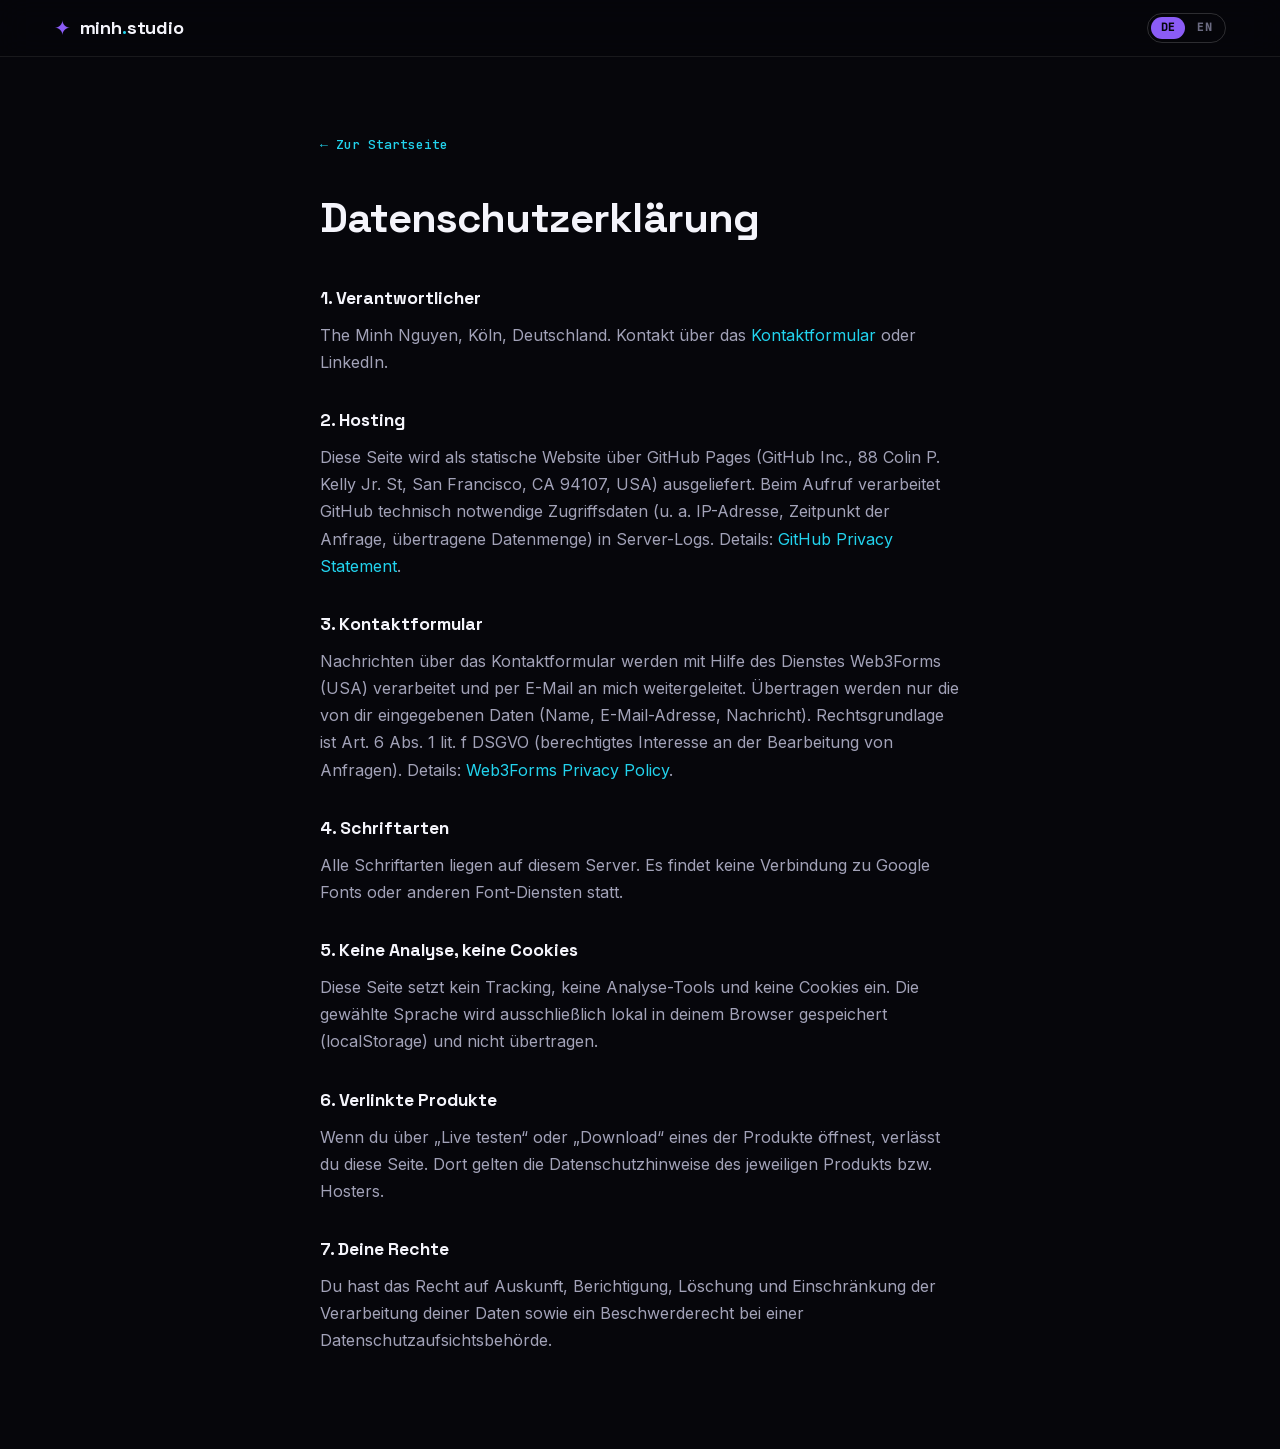
==== datenschutz/index.html @ e21a3cad "Hero persönlicher: Porträt, Claim, CV-Link; Impressum & Datenschutz; Fonts selbst gehostet - Hero mi" ====
<!DOCTYPE html>
<html lang="de">
<head>
  <meta charset="UTF-8" />
  <meta name="viewport" content="width=device-width, initial-scale=1.0" />
  <title>Datenschutz · The Minh Nguyen</title>
  <meta name="robots" content="noindex" />
  <meta name="theme-color" content="#06060b" />
  <link rel="stylesheet" href="../assets/fonts/fonts.css" />
  <link rel="stylesheet" href="../css/styles.css" />
  <link rel="icon" href="data:image/svg+xml,<svg xmlns='http://www.w3.org/2000/svg' viewBox='0 0 100 100'><text y='.9em' font-size='90'>✦</text></svg>" />
</head>
<body class="legal-page" data-title-de="Datenschutz" data-title-en="Privacy policy">
  <header class="nav scrolled">
    <a class="nav-brand" href="../">
      <span class="nav-mark">✦</span>
      <span>minh<span class="nav-dot">.</span>studio</span>
    </a>
    <nav class="nav-links">
      <button class="lang-toggle" id="lang-toggle" type="button" aria-label="Sprache wechseln / Switch language">
        <span class="lang-opt active" data-lang="de">DE</span>
        <span class="lang-opt" data-lang="en">EN</span>
      </button>
    </nav>
  </header>

  <main class="legal">
    <a class="legal-back" href="../"><span data-only="de">← Zur Startseite</span><span data-only="en">← Back to home</span></a>

    <div data-only="de">
      <h1>Datenschutzerklärung</h1>

      <h2>1. Verantwortlicher</h2>
      <p>The Minh Nguyen, Köln, Deutschland. Kontakt über das <a href="../#kontakt">Kontaktformular</a> oder LinkedIn.</p>

      <h2>2. Hosting</h2>
      <p>
        Diese Seite wird als statische Website über GitHub Pages (GitHub Inc., 88 Colin P. Kelly Jr. St,
        San Francisco, CA 94107, USA) ausgeliefert. Beim Aufruf verarbeitet GitHub technisch notwendige
        Zugriffsdaten (u.&nbsp;a. IP-Adresse, Zeitpunkt der Anfrage, übertragene Datenmenge) in Server-Logs.
        Details: <a href="https://docs.github.com/en/site-policy/privacy-policies/github-general-privacy-statement" target="_blank" rel="noopener">GitHub Privacy Statement</a>.
      </p>

      <h2>3. Kontaktformular</h2>
      <p>
        Nachrichten über das Kontaktformular werden mit Hilfe des Dienstes Web3Forms (USA) verarbeitet und
        per E-Mail an mich weitergeleitet. Übertragen werden nur die von dir eingegebenen Daten (Name,
        E-Mail-Adresse, Nachricht). Rechtsgrundlage ist Art. 6 Abs. 1 lit. f DSGVO (berechtigtes Interesse
        an der Bearbeitung von Anfragen). Details: <a href="https://web3forms.com/privacy" target="_blank" rel="noopener">Web3Forms Privacy Policy</a>.
      </p>

      <h2>4. Schriftarten</h2>
      <p>Alle Schriftarten liegen auf diesem Server. Es findet keine Verbindung zu Google Fonts oder anderen Font-Diensten statt.</p>

      <h2>5. Keine Analyse, keine Cookies</h2>
      <p>
        Diese Seite setzt kein Tracking, keine Analyse-Tools und keine Cookies ein. Die gewählte Sprache
        wird ausschließlich lokal in deinem Browser gespeichert (localStorage) und nicht übertragen.
      </p>

      <h2>6. Verlinkte Produkte</h2>
      <p>
        Wenn du über „Live testen“ oder „Download“ eines der Produkte öffnest, verlässt du diese Seite.
        Dort gelten die Datenschutzhinweise des jeweiligen Produkts bzw. Hosters.
      </p>

      <h2>7. Deine Rechte</h2>
      <p>
        Du hast das Recht auf Auskunft, Berichtigung, Löschung und Einschränkung der Verarbeitung deiner
        Daten sowie ein Beschwerderecht bei einer Datenschutzaufsichtsbehörde.
      </p>
    </div>

    <div data-only="en">
      <h1>Privacy policy</h1>

      <h2>1. Controller</h2>
      <p>The Minh Nguyen, Cologne, Germany. Contact via the <a href="../#kontakt">contact form</a> or LinkedIn.</p>

      <h2>2. Hosting</h2>
      <p>
        This site is served as a static website via GitHub Pages (GitHub Inc., 88 Colin P. Kelly Jr. St,
        San Francisco, CA 94107, USA). GitHub processes technically necessary access data (e.g. IP address,
        time of request, data volume) in server logs.
        Details: <a href="https://docs.github.com/en/site-policy/privacy-policies/github-general-privacy-statement" target="_blank" rel="noopener">GitHub Privacy Statement</a>.
      </p>

      <h2>3. Contact form</h2>
      <p>
        Messages sent via the contact form are processed using Web3Forms (USA) and forwarded to me by email.
        Only the data you enter (name, email address, message) is transmitted. Legal basis is Art. 6 (1) (f)
        GDPR (legitimate interest in handling inquiries).
        Details: <a href="https://web3forms.com/privacy" target="_blank" rel="noopener">Web3Forms Privacy Policy</a>.
      </p>

      <h2>4. Fonts</h2>
      <p>All fonts are hosted on this server. No connection is made to Google Fonts or any other font service.</p>

      <h2>5. No analytics, no cookies</h2>
      <p>
        This site uses no tracking, no analytics tools and no cookies. Your chosen language is stored
        locally in your browser only (localStorage) and never transmitted.
      </p>

      <h2>6. Linked products</h2>
      <p>
        When you open one of the products via “Try it live” or “Download”, you leave this site.
        The privacy notices of the respective product or host apply there.
      </p>

      <h2>7. Your rights</h2>
      <p>
        You have the right to access, rectify, erase and restrict processing of your data, as well as the
        right to lodge a complaint with a data protection authority.
      </p>
    </div>
  </main>

  <script src="../js/legal.js"></script>
</body>
</html>
---- assets/fonts/fonts.css ----
/* Selbst gehostete Google Fonts (SIL Open Font License) – kein Abruf von Google-Servern. Nur latin + latin-ext. */
/* latin-ext */
@font-face {
  font-family: 'Inter';
  font-style: normal;
  font-weight: 400;
  font-display: swap;
  src: url(inter-latin-ext.woff2) format('woff2');
  unicode-range: U+0100-02BA, U+02BD-02C5, U+02C7-02CC, U+02CE-02D7, U+02DD-02FF, U+0304, U+0308, U+0329, U+1D00-1DBF, U+1E00-1E9F, U+1EF2-1EFF, U+2020, U+20A0-20AB, U+20AD-20C4, U+2113, U+2C60-2C7F, U+A720-A7FF;
}
/* latin */
@font-face {
  font-family: 'Inter';
  font-style: normal;
  font-weight: 400;
  font-display: swap;
  src: url(inter-latin.woff2) format('woff2');
  unicode-range: U+0000-00FF, U+0131, U+0152-0153, U+02BB-02BC, U+02C6, U+02DA, U+02DC, U+0304, U+0308, U+0329, U+2000-206F, U+20AC, U+2122, U+2191, U+2193, U+2212, U+2215, U+FEFF, U+FFFD;
}
/* latin-ext */
@font-face {
  font-family: 'Inter';
  font-style: normal;
  font-weight: 500;
  font-display: swap;
  src: url(inter-latin-ext.woff2) format('woff2');
  unicode-range: U+0100-02BA, U+02BD-02C5, U+02C7-02CC, U+02CE-02D7, U+02DD-02FF, U+0304, U+0308, U+0329, U+1D00-1DBF, U+1E00-1E9F, U+1EF2-1EFF, U+2020, U+20A0-20AB, U+20AD-20C4, U+2113, U+2C60-2C7F, U+A720-A7FF;
}
/* latin */
@font-face {
  font-family: 'Inter';
  font-style: normal;
  font-weight: 500;
  font-display: swap;
  src: url(inter-latin.woff2) format('woff2');
  unicode-range: U+0000-00FF, U+0131, U+0152-0153, U+02BB-02BC, U+02C6, U+02DA, U+02DC, U+0304, U+0308, U+0329, U+2000-206F, U+20AC, U+2122, U+2191, U+2193, U+2212, U+2215, U+FEFF, U+FFFD;
}
/* latin-ext */
@font-face {
  font-family: 'Inter';
  font-style: normal;
  font-weight: 600;
  font-display: swap;
  src: url(inter-latin-ext.woff2) format('woff2');
  unicode-range: U+0100-02BA, U+02BD-02C5, U+02C7-02CC, U+02CE-02D7, U+02DD-02FF, U+0304, U+0308, U+0329, U+1D00-1DBF, U+1E00-1E9F, U+1EF2-1EFF, U+2020, U+20A0-20AB, U+20AD-20C4, U+2113, U+2C60-2C7F, U+A720-A7FF;
}
/* latin */
@font-face {
  font-family: 'Inter';
  font-style: normal;
  font-weight: 600;
  font-display: swap;
  src: url(inter-latin.woff2) format('woff2');
  unicode-range: U+0000-00FF, U+0131, U+0152-0153, U+02BB-02BC, U+02C6, U+02DA, U+02DC, U+0304, U+0308, U+0329, U+2000-206F, U+20AC, U+2122, U+2191, U+2193, U+2212, U+2215, U+FEFF, U+FFFD;
}
/* latin-ext */
@font-face {
  font-family: 'JetBrains Mono';
  font-style: normal;
  font-weight: 500;
  font-display: swap;
  src: url(jetbrains-mono-latin-ext.woff2) format('woff2');
  unicode-range: U+0100-02BA, U+02BD-02C5, U+02C7-02CC, U+02CE-02D7, U+02DD-02FF, U+0304, U+0308, U+0329, U+1D00-1DBF, U+1E00-1E9F, U+1EF2-1EFF, U+2020, U+20A0-20AB, U+20AD-20C4, U+2113, U+2C60-2C7F, U+A720-A7FF;
}
/* latin */
@font-face {
  font-family: 'JetBrains Mono';
  font-style: normal;
  font-weight: 500;
  font-display: swap;
  src: url(jetbrains-mono-latin.woff2) format('woff2');
  unicode-range: U+0000-00FF, U+0131, U+0152-0153, U+02BB-02BC, U+02C6, U+02DA, U+02DC, U+0304, U+0308, U+0329, U+2000-206F, U+20AC, U+2122, U+2191, U+2193, U+2212, U+2215, U+FEFF, U+FFFD;
}
/* latin-ext */
@font-face {
  font-family: 'Space Grotesk';
  font-style: normal;
  font-weight: 400;
  font-display: swap;
  src: url(space-grotesk-latin-ext.woff2) format('woff2');
  unicode-range: U+0100-02BA, U+02BD-02C5, U+02C7-02CC, U+02CE-02D7, U+02DD-02FF, U+0304, U+0308, U+0329, U+1D00-1DBF, U+1E00-1E9F, U+1EF2-1EFF, U+2020, U+20A0-20AB, U+20AD-20C4, U+2113, U+2C60-2C7F, U+A720-A7FF;
}
/* latin */
@font-face {
  font-family: 'Space Grotesk';
  font-style: normal;
  font-weight: 400;
  font-display: swap;
  src: url(space-grotesk-latin.woff2) format('woff2');
  unicode-range: U+0000-00FF, U+0131, U+0152-0153, U+02BB-02BC, U+02C6, U+02DA, U+02DC, U+0304, U+0308, U+0329, U+2000-206F, U+20AC, U+2122, U+2191, U+2193, U+2212, U+2215, U+FEFF, U+FFFD;
}
/* latin-ext */
@font-face {
  font-family: 'Space Grotesk';
  font-style: normal;
  font-weight: 500;
  font-display: swap;
  src: url(space-grotesk-latin-ext.woff2) format('woff2');
  unicode-range: U+0100-02BA, U+02BD-02C5, U+02C7-02CC, U+02CE-02D7, U+02DD-02FF, U+0304, U+0308, U+0329, U+1D00-1DBF, U+1E00-1E9F, U+1EF2-1EFF, U+2020, U+20A0-20AB, U+20AD-20C4, U+2113, U+2C60-2C7F, U+A720-A7FF;
}
/* latin */
@font-face {
  font-family: 'Space Grotesk';
  font-style: normal;
  font-weight: 500;
  font-display: swap;
  src: url(space-grotesk-latin.woff2) format('woff2');
  unicode-range: U+0000-00FF, U+0131, U+0152-0153, U+02BB-02BC, U+02C6, U+02DA, U+02DC, U+0304, U+0308, U+0329, U+2000-206F, U+20AC, U+2122, U+2191, U+2193, U+2212, U+2215, U+FEFF, U+FFFD;
}
/* latin-ext */
@font-face {
  font-family: 'Space Grotesk';
  font-style: normal;
  font-weight: 600;
  font-display: swap;
  src: url(space-grotesk-latin-ext.woff2) format('woff2');
  unicode-range: U+0100-02BA, U+02BD-02C5, U+02C7-02CC, U+02CE-02D7, U+02DD-02FF, U+0304, U+0308, U+0329, U+1D00-1DBF, U+1E00-1E9F, U+1EF2-1EFF, U+2020, U+20A0-20AB, U+20AD-20C4, U+2113, U+2C60-2C7F, U+A720-A7FF;
}
/* latin */
@font-face {
  font-family: 'Space Grotesk';
  font-style: normal;
  font-weight: 600;
  font-display: swap;
  src: url(space-grotesk-latin.woff2) format('woff2');
  unicode-range: U+0000-00FF, U+0131, U+0152-0153, U+02BB-02BC, U+02C6, U+02DA, U+02DC, U+0304, U+0308, U+0329, U+2000-206F, U+20AC, U+2122, U+2191, U+2193, U+2212, U+2215, U+FEFF, U+FFFD;
}
/* latin-ext */
@font-face {
  font-family: 'Space Grotesk';
  font-style: normal;
  font-weight: 700;
  font-display: swap;
  src: url(space-grotesk-latin-ext.woff2) format('woff2');
  unicode-range: U+0100-02BA, U+02BD-02C5, U+02C7-02CC, U+02CE-02D7, U+02DD-02FF, U+0304, U+0308, U+0329, U+1D00-1DBF, U+1E00-1E9F, U+1EF2-1EFF, U+2020, U+20A0-20AB, U+20AD-20C4, U+2113, U+2C60-2C7F, U+A720-A7FF;
}
/* latin */
@font-face {
  font-family: 'Space Grotesk';
  font-style: normal;
  font-weight: 700;
  font-display: swap;
  src: url(space-grotesk-latin.woff2) format('woff2');
  unicode-range: U+0000-00FF, U+0131, U+0152-0153, U+02BB-02BC, U+02C6, U+02DA, U+02DC, U+0304, U+0308, U+0329, U+2000-206F, U+20AC, U+2122, U+2191, U+2193, U+2212, U+2215, U+FEFF, U+FFFD;
}
---- css/styles.css ----
/* ============================================================
   minh.studio — Produkt-Showcase
   Design: dark, futuristisch, Glow & Gradient-Mesh
   ============================================================ */

:root {
  --bg: #06060b;
  --bg-soft: #0c0c16;
  --surface: rgba(255, 255, 255, 0.03);
  --surface-2: rgba(255, 255, 255, 0.05);
  --border: rgba(255, 255, 255, 0.08);
  --border-strong: rgba(255, 255, 255, 0.16);
  --text: #f4f4fb;
  --text-dim: #a2a2b8;
  --text-faint: #6b6b82;
  --accent: #8b5cf6;
  --accent-2: #22d3ee;
  --radius: 22px;
  --radius-sm: 13px;
  --maxw: 1200px;
  --ease: cubic-bezier(0.22, 1, 0.36, 1);
  --font-display: "Space Grotesk", system-ui, sans-serif;
  --font-body: "Inter", system-ui, sans-serif;
  --font-mono: "JetBrains Mono", ui-monospace, monospace;
}

* { margin: 0; padding: 0; box-sizing: border-box; }

html { scroll-behavior: smooth; scroll-padding-top: 90px; }

body {
  font-family: var(--font-body);
  background: var(--bg);
  color: var(--text);
  line-height: 1.6;
  overflow-x: hidden;
  -webkit-font-smoothing: antialiased;
  text-rendering: optimizeLegibility;
}

a { color: inherit; text-decoration: none; }
em { font-style: normal; color: var(--text); background: linear-gradient(120deg, var(--accent), var(--accent-2)); -webkit-background-clip: text; background-clip: text; -webkit-text-fill-color: transparent; }

::selection { background: rgba(139, 92, 246, 0.4); color: #fff; }

/* Sichtbarer Fokusring für Tastatur-Nutzer (nur bei Keyboard-Fokus) */
:focus-visible {
  outline: 2px solid var(--accent-2);
  outline-offset: 3px;
  border-radius: 4px;
}
/* Fokus nur per Maus/Touch nicht anzeigen */
:focus:not(:focus-visible) { outline: none; }

/* Nur für Screenreader sichtbar (visuell versteckt) */
.sr-only {
  position: absolute !important;
  width: 1px; height: 1px;
  padding: 0; margin: -1px;
  overflow: hidden;
  clip: rect(0, 0, 0, 0);
  white-space: nowrap; border: 0;
}

/* Skip-Link: springt beim ersten Tab zum Inhalt */
.skip-link {
  position: fixed;
  top: 10px; left: 50%;
  transform: translate(-50%, -140%);
  z-index: 200;
  padding: 10px 18px;
  border-radius: 999px;
  background: var(--accent);
  color: #fff; font-weight: 600; font-size: 0.9rem;
  transition: transform 0.2s var(--ease);
}
.skip-link:focus-visible { transform: translate(-50%, 0); outline-offset: 4px; }

/* ---------- Cursor Glow ---------- */
.cursor-glow {
  position: fixed;
  top: 0; left: 0;
  width: 480px; height: 480px;
  border-radius: 50%;
  background: radial-gradient(circle, rgba(139, 92, 246, 0.14), transparent 62%);
  transform: translate(-50%, -50%);
  pointer-events: none;
  z-index: 1;
  transition: opacity 0.4s ease;
  will-change: transform;
}
@media (hover: none) { .cursor-glow { display: none; } }

/* ---------- Animierter Hintergrund ---------- */
.bg-field {
  position: fixed;
  inset: 0;
  z-index: 0;
  overflow: hidden;
  pointer-events: none;
}
.blob {
  position: absolute;
  border-radius: 50%;
  filter: blur(90px);
  opacity: 0.5;
  will-change: transform;
}
.blob-1 { width: 46vw; height: 46vw; left: -8vw; top: -6vw; background: radial-gradient(circle, #6d28d9, transparent 70%); animation: drift1 22s var(--ease) infinite; }
.blob-2 { width: 40vw; height: 40vw; right: -6vw; top: 12vh; background: radial-gradient(circle, #0891b2, transparent 70%); animation: drift2 26s var(--ease) infinite; }
.blob-3 { width: 38vw; height: 38vw; left: 26vw; bottom: -14vw; background: radial-gradient(circle, #db2777, transparent 70%); opacity: 0.35; animation: drift3 30s var(--ease) infinite; }

@keyframes drift1 { 0%,100% { transform: translate(0,0) scale(1); } 50% { transform: translate(8vw,6vh) scale(1.15); } }
@keyframes drift2 { 0%,100% { transform: translate(0,0) scale(1); } 50% { transform: translate(-7vw,10vh) scale(0.9); } }
@keyframes drift3 { 0%,100% { transform: translate(0,0) scale(1); } 50% { transform: translate(6vw,-8vh) scale(1.1); } }

.grid-overlay {
  position: absolute;
  inset: 0;
  background-image:
    linear-gradient(rgba(255,255,255,0.03) 1px, transparent 1px),
    linear-gradient(90deg, rgba(255,255,255,0.03) 1px, transparent 1px);
  background-size: 54px 54px;
  mask-image: radial-gradient(ellipse 80% 60% at 50% 30%, #000 40%, transparent 100%);
  -webkit-mask-image: radial-gradient(ellipse 80% 60% at 50% 30%, #000 40%, transparent 100%);
}

/* ---------- Layout-Helfer ---------- */
section { position: relative; z-index: 2; }

.section-kicker {
  font-family: var(--font-mono);
  font-size: 0.82rem;
  letter-spacing: 0.06em;
  color: var(--accent-2);
  text-transform: uppercase;
}
.section-head { max-width: 720px; margin: 0 auto 48px; text-align: center; }
.section-title {
  font-family: var(--font-display);
  font-weight: 700;
  font-size: clamp(1.9rem, 4vw, 3rem);
  line-height: 1.08;
  letter-spacing: -0.02em;
  margin: 14px 0 16px;
}
.section-lead { color: var(--text-dim); font-size: 1.05rem; }

/* ---------- Navigation ---------- */
.nav {
  position: fixed;
  top: 0; left: 0; right: 0;
  z-index: 50;
  display: flex;
  align-items: center;
  justify-content: space-between;
  padding: 18px clamp(18px, 5vw, 54px);
  transition: padding 0.4s var(--ease), background 0.4s ease, border-color 0.4s ease;
  border-bottom: 1px solid transparent;
}
.nav.scrolled {
  padding-top: 12px; padding-bottom: 12px;
  background: rgba(6, 6, 11, 0.72);
  backdrop-filter: blur(16px);
  -webkit-backdrop-filter: blur(16px);
  border-bottom: 1px solid var(--border);
}
.nav-brand {
  font-family: var(--font-display);
  font-weight: 700;
  font-size: 1.14rem;
  display: flex; align-items: center; gap: 9px;
  letter-spacing: -0.01em;
}
.nav-mark { color: var(--accent); font-size: 1.1em; }
.nav-dot { color: var(--accent-2); }
.nav-links { display: flex; align-items: center; gap: clamp(14px, 2.4vw, 32px); }
.nav-links a { font-size: 0.95rem; color: var(--text-dim); transition: color 0.25s ease; }
.nav-links a:hover { color: var(--text); }
.nav-cta {
  padding: 8px 16px;
  border: 1px solid var(--border-strong);
  border-radius: 999px;
  color: var(--text) !important;
  transition: all 0.25s ease;
}
.nav-cta:hover { background: var(--surface-2); border-color: var(--accent); }
@media (max-width: 640px) { .nav-links a:not(.nav-cta) { display: none; } }

.lang-toggle {
  display: flex;
  align-items: center;
  gap: 2px;
  padding: 3px;
  border: 1px solid var(--border-strong);
  border-radius: 999px;
  background: transparent;
  cursor: pointer;
  font-family: var(--font-mono);
  line-height: 1;
}
.lang-toggle:hover { border-color: var(--accent); }
.lang-opt {
  padding: 5px 10px;
  border-radius: 999px;
  font-size: 0.7rem;
  font-weight: 600;
  letter-spacing: 0.03em;
  color: var(--text-faint);
  transition: background 0.25s ease, color 0.25s ease;
}
.lang-opt.active { background: var(--accent); color: var(--bg); }
.lang-toggle:hover .lang-opt:not(.active) { color: var(--text-dim); }

/* ---------- Buttons ---------- */
.btn {
  display: inline-flex;
  align-items: center;
  gap: 9px;
  padding: 13px 24px;
  border-radius: 999px;
  font-weight: 600;
  font-size: 0.98rem;
  cursor: pointer;
  border: 1px solid transparent;
  transition: transform 0.25s var(--ease), box-shadow 0.3s ease, background 0.3s ease, border-color 0.3s ease;
  will-change: transform;
}
.btn-primary {
  background: linear-gradient(120deg, var(--accent), #6d28d9);
  color: #fff;
  box-shadow: 0 8px 30px -8px rgba(139, 92, 246, 0.7);
}
.btn-primary:hover { transform: translateY(-3px); box-shadow: 0 16px 44px -10px rgba(139, 92, 246, 0.85); }
.btn-ghost {
  background: var(--surface);
  border-color: var(--border-strong);
  color: var(--text);
}
.btn-ghost:hover { background: var(--surface-2); border-color: var(--accent); transform: translateY(-3px); }
.btn-arrow { transition: transform 0.3s var(--ease); }
.btn-primary:hover .btn-arrow { transform: translateY(3px); }

/* ---------- Hero ---------- */
.hero {
  min-height: 100vh;
  min-height: 100svh; /* mobile: echte sichtbare Höhe ohne Browser-Leisten */
  display: flex;
  align-items: center;
  justify-content: center;
  padding: 120px clamp(18px, 5vw, 40px) 80px;
  text-align: center;
}
.hero-inner { max-width: 900px; }
.hero-me {
  position: relative;
  display: inline-block;
  margin-bottom: 18px;
  border-radius: 50%;
  transition: transform 0.35s var(--ease);
}
.hero-me:hover { transform: translateY(-3px) rotate(-2deg); }
.hero-avatar {
  display: block;
  width: 104px; height: 104px;
  border-radius: 50%;
  object-fit: cover;
  border: 2px solid var(--border-strong);
  box-shadow: 0 0 0 6px rgba(139, 92, 246, 0.12), 0 18px 50px -14px rgba(139, 92, 246, 0.7);
}
.hero-avatar-mark {
  position: absolute;
  right: -4px; bottom: -2px;
  display: grid; place-items: center;
  width: 34px; height: 34px;
  border-radius: 11px;
  background: linear-gradient(120deg, var(--accent), #6d28d9);
  color: #fff;
  font-size: 1rem;
  box-shadow: 0 6px 18px -4px rgba(139, 92, 246, 0.8);
}
.hero-name {
  font-family: var(--font-display);
  font-size: clamp(1.1rem, 2.2vw, 1.35rem);
  color: var(--text-dim);
  margin-bottom: 14px;
}
.hero-title {
  font-family: var(--font-display);
  font-weight: 700;
  font-size: clamp(2.5rem, 7vw, 5.2rem);
  line-height: 1.02;
  letter-spacing: -0.03em;
  margin-bottom: 24px;
}
.grad-text {
  background: linear-gradient(110deg, var(--accent) 10%, var(--accent-2) 55%, #f472b6 90%);
  background-size: 200% auto;
  -webkit-background-clip: text;
  background-clip: text;
  -webkit-text-fill-color: transparent;
  animation: shine 6s linear infinite;
}
@keyframes shine { to { background-position: 200% center; } }
.hero-sub {
  font-size: clamp(1.02rem, 2vw, 1.24rem);
  color: var(--text-dim);
  max-width: 640px;
  margin: 0 auto 38px;
}
.hero-actions { display: flex; gap: 14px; justify-content: center; flex-wrap: wrap; margin-bottom: 58px; }

.hero-stats {
  display: inline-flex;
  align-items: center;
  gap: clamp(16px, 3vw, 40px);
  padding: 22px 34px;
  border: 1px solid var(--border);
  border-radius: var(--radius);
  background: var(--surface);
  backdrop-filter: blur(10px);
  -webkit-backdrop-filter: blur(10px);
  flex-wrap: wrap;
  justify-content: center;
}
.stat { display: flex; flex-direction: column; align-items: center; }
.stat-num {
  font-family: var(--font-display);
  font-weight: 700;
  font-size: clamp(1.7rem, 3.5vw, 2.4rem);
  line-height: 1;
  background: linear-gradient(120deg, #fff, var(--text-dim));
  -webkit-background-clip: text; background-clip: text; -webkit-text-fill-color: transparent;
}
.stat-label { font-size: 0.8rem; color: var(--text-faint); margin-top: 6px; letter-spacing: 0.02em; }
.stat-sep { width: 1px; height: 34px; background: var(--border); }
@media (max-width: 520px) { .stat-sep { display: none; } }

.scroll-hint {
  position: absolute;
  bottom: 28px; left: 50%;
  transform: translateX(-50%);
  width: 26px; height: 42px;
  border: 2px solid var(--border-strong);
  border-radius: 14px;
  display: flex; justify-content: center;
  padding-top: 8px;
}
.scroll-hint span {
  width: 4px; height: 8px; border-radius: 2px;
  background: var(--accent-2);
  animation: scrolldot 1.8s var(--ease) infinite;
}
@keyframes scrolldot { 0% { opacity: 0; transform: translateY(0); } 40% { opacity: 1; } 80% { opacity: 0; transform: translateY(12px); } }

/* ---------- Tech-Ticker ---------- */
.ticker {
  position: relative; z-index: 2;
  overflow: hidden;
  border-top: 1px solid var(--border);
  border-bottom: 1px solid var(--border);
  background: rgba(255, 255, 255, 0.015);
  padding: 16px 0;
  mask-image: linear-gradient(90deg, transparent, #000 12%, #000 88%, transparent);
  -webkit-mask-image: linear-gradient(90deg, transparent, #000 12%, #000 88%, transparent);
}
.ticker-track { display: flex; gap: 44px; width: max-content; animation: scrollx 34s linear infinite; }
.ticker:hover .ticker-track { animation-play-state: paused; }
.ticker-item {
  font-family: var(--font-mono);
  font-size: 0.92rem;
  color: var(--text-faint);
  white-space: nowrap;
  display: flex; align-items: center; gap: 44px;
}
.ticker-item::after { content: "✦"; color: var(--accent); opacity: 0.5; }
@keyframes scrollx { to { transform: translateX(-50%); } }

/* ---------- Produkte ---------- */
.products { padding: clamp(70px, 10vw, 120px) clamp(18px, 5vw, 40px); max-width: var(--maxw); margin: 0 auto; }

.filters {
  display: flex; flex-wrap: wrap; gap: 10px;
  justify-content: center;
  margin-bottom: 44px;
}
.filter-chip {
  padding: 9px 18px;
  border: 1px solid var(--border);
  border-radius: 999px;
  background: var(--surface);
  color: var(--text-dim);
  font-size: 0.9rem;
  font-weight: 500;
  cursor: pointer;
  transition: all 0.25s var(--ease);
}
.filter-chip:hover { color: var(--text); border-color: var(--border-strong); }
.filter-chip.active {
  background: linear-gradient(120deg, var(--accent), #6d28d9);
  color: #fff; border-color: transparent;
  box-shadow: 0 6px 20px -8px rgba(139, 92, 246, 0.8);
}

.grid {
  display: grid;
  grid-template-columns: repeat(6, 1fr);
  gap: 22px;
}

/* Karten */
.card {
  position: relative;
  grid-column: span 3;
  border: 1px solid var(--border);
  border-radius: var(--radius);
  background: linear-gradient(180deg, rgba(255,255,255,0.045), rgba(255,255,255,0.015));
  overflow: hidden;
  display: flex;
  flex-direction: column;
  min-height: 420px;
  transition: transform 0.4s var(--ease), border-color 0.4s ease, box-shadow 0.4s ease, opacity 0.4s ease;
  will-change: transform;
}
.card.featured { grid-column: span 6; }
.card.featured .card-body { flex-direction: row; }
.card.hide { display: none; }
/* Einzelne übrig gebliebene Karte in der letzten Reihe füllt die volle Breite */
.card.span-full { grid-column: span 6; }
.card.span-full .card-body { flex-direction: row; }
.card:hover { border-color: var(--card-accent, var(--accent)); box-shadow: 0 30px 60px -30px var(--card-glow, rgba(139,92,246,0.5)); }

.card-accent-line {
  position: absolute; top: 0; left: 0; right: 0; height: 3px;
  background: linear-gradient(90deg, var(--card-accent), var(--card-accent-2));
  opacity: 0.9;
  z-index: 3;
}

/* Vorschau-Bühne */
.card-stage {
  position: relative;
  aspect-ratio: 16 / 10;
  overflow: hidden;
  background:
    radial-gradient(120% 120% at 50% 0%, color-mix(in srgb, var(--card-accent) 26%, transparent), transparent 60%),
    var(--bg-soft);
  border-bottom: 1px solid var(--border);
  display: flex; align-items: center; justify-content: center;
}
.card.featured .card-stage,
.card.span-full .card-stage {
  aspect-ratio: auto;
  flex: 1 1 52%;
  border-bottom: none;
  border-right: 1px solid var(--border);
  min-height: 340px;
}
@media (max-width: 760px) {
  .card.featured .card-body,
  .card.span-full .card-body { flex-direction: column; }
  .card.featured .card-stage,
  .card.span-full .card-stage { border-right: none; border-bottom: 1px solid var(--border); flex-basis: auto; }
}

.card-body { display: flex; flex-direction: column; flex: 1; }
.card-content { padding: 22px 24px 24px; display: flex; flex-direction: column; gap: 12px; flex: 1; }
.card.featured .card-content,
.card.span-full .card-content { justify-content: center; flex: 1 1 48%; padding: clamp(24px, 4vw, 44px); }

.card-top { display: flex; align-items: center; gap: 12px; }
.card-emoji {
  width: 44px; height: 44px; flex: none;
  display: grid; place-items: center;
  font-size: 1.5rem;
  border-radius: 12px;
  background: color-mix(in srgb, var(--card-accent) 18%, var(--bg-soft));
  border: 1px solid color-mix(in srgb, var(--card-accent) 30%, transparent);
}
.card-name { font-family: var(--font-display); font-weight: 700; font-size: 1.28rem; letter-spacing: -0.01em; }
.card.featured .card-name,
.card.span-full .card-name { font-size: clamp(1.5rem, 3vw, 2.1rem); }
.card-cat { font-family: var(--font-mono); font-size: 0.72rem; color: var(--text-faint); text-transform: uppercase; letter-spacing: 0.05em; }

.card-tagline { font-weight: 600; color: var(--text); font-size: 1.02rem; }
.card.featured .card-tagline,
.card.span-full .card-tagline { font-size: 1.2rem; }
.card-desc { color: var(--text-dim); font-size: 0.94rem; }

.card-tags { display: flex; flex-wrap: wrap; gap: 7px; margin-top: 2px; }
.tag {
  font-family: var(--font-mono);
  font-size: 0.72rem;
  padding: 4px 9px;
  border-radius: 7px;
  background: var(--surface-2);
  border: 1px solid var(--border);
  color: var(--text-dim);
}

.card-actions { display: flex; gap: 10px; margin-top: auto; padding-top: 6px; flex-wrap: wrap; align-items: center; }
.card-btn {
  display: inline-flex; align-items: center; gap: 7px;
  padding: 10px 16px;
  border-radius: 10px;
  font-size: 0.88rem;
  font-weight: 600;
  cursor: pointer;
  border: 1px solid var(--border-strong);
  background: var(--surface);
  color: var(--text);
  transition: all 0.25s ease;
}
.card-btn:hover { transform: translateY(-2px); }
.card-btn.primary {
  background: linear-gradient(120deg, var(--card-accent), var(--card-accent-2));
  border-color: transparent; color: #fff;
}
.card-btn.primary:hover { box-shadow: 0 10px 26px -10px var(--card-accent); }

/* Hinweis "Konto nötig" an der Karte */
.need-account {
  font-family: var(--font-mono);
  font-size: 0.72rem;
  color: var(--text-faint);
  display: inline-flex; align-items: center; gap: 4px;
}

/* Status-Badge */
.card-status {
  position: absolute; top: 14px; right: 14px; z-index: 4;
  display: inline-flex; align-items: center; gap: 6px;
  padding: 6px 11px;
  border-radius: 999px;
  font-size: 0.72rem;
  font-weight: 600;
  font-family: var(--font-mono);
  background: rgba(6, 6, 11, 0.7);
  backdrop-filter: blur(8px);
  border: 1px solid var(--border);
}
.card-status .dot { width: 7px; height: 7px; border-radius: 50%; }

/* Live: pulsierender grüner Punkt (App wirklich erreichbar) */
.status-live { color: #4ade80; }
.status-live .dot { background: #22c55e; box-shadow: 0 0 8px #22c55e; animation: pulse-live 2s infinite; }

/* Download: ruhiger blauer Punkt */
.status-download { color: #7dd3fc; }
.status-download .dot { background: #38bdf8; box-shadow: 0 0 8px #38bdf8; }

/* Auf Anfrage: gedämpfter, statischer Punkt (nicht live) */
.status-soon { color: var(--text-dim); }
.status-soon .dot { background: var(--text-faint); }

@keyframes pulse-live { 50% { opacity: 0.5; } }

/* Live-Vorschau-Overlay auf der Bühne */
.stage-preview-btn {
  position: absolute; z-index: 3;
  inset: 0;
  display: flex; align-items: center; justify-content: center;
  gap: 8px;
  opacity: 0;
  background: rgba(6,6,11,0.45);
  backdrop-filter: blur(2px);
  color: #fff; font-weight: 600; font-size: 0.9rem;
  cursor: pointer;
  transition: opacity 0.3s ease;
  border: none;
}
.card-stage:hover .stage-preview-btn { opacity: 1; }
.stage-preview-btn .play {
  width: 40px; height: 40px; border-radius: 50%;
  display: grid; place-items: center;
  background: linear-gradient(120deg, var(--card-accent), var(--card-accent-2));
  box-shadow: 0 8px 26px -6px var(--card-accent);
}

/* ============================================================
   Individuelle Mockups pro Produkt (CSS-Art, kein externes Bild)
   ============================================================ */
.mock { width: 78%; max-width: 340px; }
.card.featured .mock,
.card.span-full .mock { width: 66%; }

/* Fenster-Rahmen (Basis für App-Mockups) */
.mock-window {
  border-radius: 14px;
  overflow: hidden;
  border: 1px solid var(--border-strong);
  background: #0b0b14;
  box-shadow: 0 24px 50px -20px rgba(0,0,0,0.8);
}
.mock-bar { display: flex; gap: 6px; padding: 9px 12px; background: rgba(255,255,255,0.04); border-bottom: 1px solid var(--border); }
.mock-bar i { width: 9px; height: 9px; border-radius: 50%; background: var(--border-strong); }
.mock-bar i:nth-child(1) { background: #ff5f57; }
.mock-bar i:nth-child(2) { background: #febc2e; }
.mock-bar i:nth-child(3) { background: #28c840; }
.mock-screen { padding: 14px; }

/* korbi: Einkaufsliste */
.m-list-row { display: flex; align-items: center; gap: 10px; padding: 9px 4px; border-bottom: 1px solid var(--border); }
.m-check { width: 18px; height: 18px; border-radius: 6px; border: 2px solid var(--card-accent); flex: none; }
.m-check.done { background: var(--card-accent); position: relative; }
.m-check.done::after { content: "✓"; position: absolute; inset: 0; display: grid; place-items: center; color: #fff; font-size: 11px; font-weight: 700; }
.m-line { height: 9px; border-radius: 5px; background: rgba(255,255,255,0.13); }
.m-line.done { opacity: 0.4; }
.m-pill { margin-left: auto; font-size: 9px; font-family: var(--font-mono); padding: 2px 7px; border-radius: 6px; background: color-mix(in srgb, var(--card-accent) 24%, transparent); color: #fff; }

/* wonderdeck: 3D-Folien */
.m-deck { position: relative; height: 190px; perspective: 800px; display: grid; place-items: center; }
.m-slide {
  position: absolute; width: 62%; height: 66%; border-radius: 12px;
  border: 1px solid var(--border-strong);
  background: linear-gradient(135deg, color-mix(in srgb, var(--card-accent) 40%, #14142a), #10101f);
  box-shadow: 0 20px 40px -18px rgba(0,0,0,0.9);
}
.m-slide.s1 { transform: rotateY(-22deg) translateX(-42%) translateZ(-40px); opacity: 0.55; }
.m-slide.s2 { transform: rotateY(-10deg) translateX(-16%); opacity: 0.8; }
.m-slide.s3 { transform: rotateY(6deg) translateX(14%); z-index: 3; animation: floaty 4s var(--ease) infinite; }
.m-slide .sq { position: absolute; }
.m-slide.s3 .t1 { top: 16px; left: 16px; width: 55%; height: 10px; border-radius: 4px; background: #fff; opacity: 0.9; }
.m-slide.s3 .t2 { top: 34px; left: 16px; width: 38%; height: 7px; border-radius: 4px; background: var(--card-accent-2); }
.m-slide.s3 .t3 { bottom: 16px; right: 16px; width: 30px; height: 30px; border-radius: 50%; background: linear-gradient(120deg, var(--card-accent), var(--card-accent-2)); }
@keyframes floaty { 0%,100% { transform: rotateY(6deg) translateX(14%) translateY(0); } 50% { transform: rotateY(6deg) translateX(14%) translateY(-8px); } }

/* whoopi: Puls-Graph */
.m-hr { padding: 6px 4px; }
.m-hr-top { display: flex; align-items: baseline; gap: 8px; margin-bottom: 10px; }
.m-bpm { font-family: var(--font-display); font-size: 34px; font-weight: 700; color: #fff; }
.m-bpm small { font-size: 12px; color: var(--text-faint); font-family: var(--font-mono); }
.m-heart { margin-left: auto; font-size: 22px; animation: beat 1s var(--ease) infinite; }
@keyframes beat { 0%,100% { transform: scale(1); } 20% { transform: scale(1.22); } 40% { transform: scale(1); } }
.m-ecg { width: 100%; height: 60px; }
.m-ecg path { fill: none; stroke: var(--card-accent); stroke-width: 2.5; filter: drop-shadow(0 0 5px var(--card-accent)); stroke-dasharray: 400; stroke-dashoffset: 400; animation: draw 3s linear infinite; }
@keyframes draw { to { stroke-dashoffset: -400; } }

/* pixelpost: Game Boy */
.m-gb { width: 200px; margin: 0 auto; border-radius: 16px 16px 30px 16px; background: linear-gradient(160deg, #d7d3c8, #b8b4a6); padding: 14px 14px 26px; box-shadow: 0 20px 44px -18px rgba(0,0,0,0.9); }
.m-gb-screen { background: #9bbc0f; border-radius: 8px; padding: 12px; border: 6px solid #2b2b26; position: relative; overflow: hidden; height: 108px; image-rendering: pixelated; }
.m-gb-screen .sky { position: absolute; inset: 0; background: repeating-linear-gradient(0deg, #9bbc0f 0 6px, #8bac0f 6px 12px); opacity: 0.5; }
.m-hero-px { position: absolute; bottom: 14px; left: 50%; width: 16px; height: 20px; background: #0f380f; transform: translateX(-50%); animation: hop 1.4s steps(2) infinite; }
.m-hero-px::before { content: ""; position: absolute; top: -8px; left: 2px; width: 12px; height: 10px; background: #306230; border-radius: 3px; }
@keyframes hop { 50% { transform: translateX(-50%) translateY(-6px); } }
.m-npc { position: absolute; bottom: 14px; width: 12px; height: 16px; background: #306230; }
.m-npc.a { left: 22px; } .m-npc.b { right: 24px; background: #0f380f; }
.m-gb-dpad { position: absolute; bottom: 8px; left: 20px; width: 22px; height: 22px; }
.m-gb-dpad::before, .m-gb-dpad::after { content: ""; position: absolute; background: #2b2b26; border-radius: 2px; }
.m-gb-dpad::before { left: 8px; top: 0; width: 6px; height: 22px; }
.m-gb-dpad::after { top: 8px; left: 0; width: 22px; height: 6px; }
.m-gb-ab { position: absolute; bottom: 10px; right: 18px; display: flex; gap: 6px; }
.m-gb-ab i { width: 12px; height: 12px; border-radius: 50%; background: #8b2252; }

/* virtual-world: Multiplayer-Pixelwelt */
.m-world { position: relative; width: 88%; height: 180px; border-radius: 12px; overflow: hidden; border: 1px solid var(--border-strong); background:
  linear-gradient(180deg, #0e1a2b, #0a2417);
  box-shadow: 0 20px 44px -18px rgba(0,0,0,0.9); }
.m-world .tiles { position: absolute; inset: 0; background-image: linear-gradient(rgba(255,255,255,0.05) 1px, transparent 1px), linear-gradient(90deg, rgba(255,255,255,0.05) 1px, transparent 1px); background-size: 22px 22px; }
.m-player { position: absolute; width: 14px; height: 14px; border-radius: 4px; box-shadow: 0 0 10px currentColor; }
.m-player::after { content: ""; position: absolute; top: -6px; left: 3px; width: 8px; height: 6px; border-radius: 3px 3px 0 0; background: currentColor; }
.m-p1 { color: #22d3ee; background: #22d3ee; top: 40%; left: 26%; animation: wander1 6s var(--ease) infinite; }
.m-p2 { color: #f472b6; background: #f472b6; top: 60%; left: 60%; animation: wander2 7s var(--ease) infinite; }
.m-p3 { color: #a3e635; background: #a3e635; top: 30%; left: 66%; animation: wander3 5.5s var(--ease) infinite; }
.m-boss { position: absolute; top: 20%; left: 45%; width: 30px; height: 30px; border-radius: 8px; background: radial-gradient(circle, #ef4444, #7f1d1d); box-shadow: 0 0 18px #ef4444; animation: bosspulse 2s infinite; }
@keyframes bosspulse { 50% { transform: scale(1.12); } }
@keyframes wander1 { 0%,100%{transform:translate(0,0)} 50%{transform:translate(30px,18px)} }
@keyframes wander2 { 0%,100%{transform:translate(0,0)} 50%{transform:translate(-26px,-16px)} }
@keyframes wander3 { 0%,100%{transform:translate(0,0)} 50%{transform:translate(-18px,22px)} }
.m-tag { position: absolute; bottom: 8px; left: 8px; font-family: var(--font-mono); font-size: 9px; color: #fff; background: rgba(0,0,0,0.5); padding: 2px 7px; border-radius: 5px; }

/* streetpulse: Straßenszene mit Erkennungs-Boxen */
.m-street { position: relative; height: 152px; padding: 0; overflow: hidden; background: linear-gradient(180deg, #26374d, #101a26); }
.m-lane { position: absolute; left: 0; right: 0; top: 60%; height: 2px; background: repeating-linear-gradient(90deg, rgba(255,255,255,0.4) 0 16px, transparent 16px 34px); }
.m-veh { position: absolute; height: 22px; border-radius: 4px; animation: sp-drive 3.8s linear infinite; }
.m-veh b { position: absolute; inset: -5px -3px; border: 1.5px solid #4f9dff; border-radius: 5px; box-shadow: 0 0 8px rgba(79,157,255,0.6); }
.m-veh.v1 { width: 46px; top: 50%; background: #e05a4d; }
.m-veh.v2 { width: 58px; top: 28%; background: #4f9dff; animation-duration: 4.6s; animation-delay: -1.6s; }
.m-veh.v2 b { border-color: #34d399; box-shadow: 0 0 8px rgba(52,211,153,0.6); }
.m-veh.v3 { width: 26px; top: 70%; background: #f0b429; animation-duration: 3s; animation-delay: -0.9s; }
@keyframes sp-drive { from { left: -70px; } to { left: 112%; } }
.m-scan { position: absolute; top: 0; bottom: 0; width: 2px; background: rgba(56,189,248,0.9); box-shadow: 0 0 12px rgba(56,189,248,0.85); animation: sp-scan 2.9s ease-in-out infinite; }
@keyframes sp-scan { 0%, 100% { left: 6%; } 50% { left: 92%; } }

/* tripmate: Karte mit Pins */
.m-map { position: relative; width: 90%; height: 180px; border-radius: 12px; overflow: hidden; border: 1px solid var(--border-strong); background: linear-gradient(135deg, #10263a, #0c1f2e); box-shadow: 0 20px 44px -18px rgba(0,0,0,0.9); }
.m-map .road { position: absolute; background: rgba(255,255,255,0.09); }
.m-map .r1 { top: 40%; left: 0; right: 0; height: 6px; transform: rotate(-6deg); }
.m-map .r2 { top: 0; bottom: 0; left: 44%; width: 6px; transform: rotate(8deg); }
.m-map .r3 { top: 62%; left: 0; right: 0; height: 4px; transform: rotate(4deg); }
.m-pin { position: absolute; width: 16px; height: 16px; border-radius: 50% 50% 50% 0; transform: rotate(-45deg); box-shadow: 0 3px 8px rgba(0,0,0,0.5); }
.m-pin::after { content: ""; position: absolute; top: 4px; left: 4px; width: 8px; height: 8px; border-radius: 50%; background: #0c1f2e; }
.m-pin.a { top: 26%; left: 24%; background: #06b6d4; animation: drop 3s var(--ease) infinite; }
.m-pin.b { top: 52%; left: 58%; background: #6366f1; animation: drop 3s var(--ease) 0.6s infinite; }
.m-pin.c { top: 68%; left: 30%; background: #f472b6; animation: drop 3s var(--ease) 1.2s infinite; }
@keyframes drop { 0%,70%,100% { transform: rotate(-45deg) translateY(0); } 12% { transform: rotate(-45deg) translateY(-8px); } }

/* kudosedge: Kudos-Karte */
.m-kudos { width: 84%; }
.m-kudos-card { border-radius: 12px; border: 1px solid var(--border-strong); background: #10101c; padding: 14px; box-shadow: 0 20px 40px -18px rgba(0,0,0,0.9); }
.m-kudos-head { display: flex; align-items: center; gap: 10px; margin-bottom: 12px; }
.m-ava { width: 30px; height: 30px; border-radius: 50%; background: linear-gradient(120deg, var(--card-accent), var(--card-accent-2)); }
.m-badge-row { display: flex; gap: 6px; margin: 10px 0; }
.m-badge { font-size: 9px; font-family: var(--font-mono); padding: 3px 8px; border-radius: 999px; background: color-mix(in srgb, var(--card-accent) 22%, transparent); color: #fff; border: 1px solid color-mix(in srgb, var(--card-accent) 40%, transparent); }
.m-stars { color: var(--card-accent); letter-spacing: 3px; font-size: 13px; }

/* claude-usage-monitor: Menüleiste */
.m-menubar { width: 92%; }
.m-mb-top { display: flex; align-items: center; gap: 8px; background: rgba(255,255,255,0.06); border: 1px solid var(--border-strong); border-radius: 8px; padding: 6px 10px; margin-bottom: 12px; }
.m-mb-top .dot-g { width: 8px; height: 8px; border-radius: 50%; background: #22c55e; box-shadow: 0 0 8px #22c55e; }
.m-mb-top b { font-family: var(--font-mono); font-size: 12px; color: #fff; margin-left: auto; }
.m-meter { margin: 9px 0; }
.m-meter label { display: flex; justify-content: space-between; font-family: var(--font-mono); font-size: 10px; color: var(--text-dim); margin-bottom: 5px; }
.m-track { height: 8px; border-radius: 5px; background: rgba(255,255,255,0.08); overflow: hidden; }
/* Balken steht statisch auf seinem Zielwert; die Animation "füllt" nur einmal
   sichtbar auf. Ohne Basis-Breite (Bug zuvor) pulsierte er dauerhaft und ließ
   bei reduzierter Bewegung alle Balken auf 100 % stehen. */
.m-fill {
  height: 100%;
  width: var(--to, 75%);
  border-radius: 5px;
  background: linear-gradient(90deg, var(--card-accent), var(--card-accent-2));
  transform-origin: left center;
  animation: fillup 1.4s var(--ease) both;
}
.m-fill.w2 { animation-delay: 0.18s; }
.m-fill.w3 { animation-delay: 0.36s; }
/* Nur die anfängliche Füll-Geste – Endzustand bleibt exakt --to */
@keyframes fillup { from { transform: scaleX(0); } to { transform: scaleX(1); } }
.m-spark { display: flex; align-items: flex-end; gap: 3px; height: 30px; margin-top: 8px; }
.m-spark i { flex: 1; border-radius: 2px 2px 0 0; background: color-mix(in srgb, var(--card-accent) 60%, transparent); }

/* hogwarts-3d: Schloss-Silhouette bei Nacht */
.m-castle { position: relative; width: 88%; height: 180px; border-radius: 12px; overflow: hidden; border: 1px solid var(--border-strong); background: linear-gradient(180deg, #0a0e22 0%, #131a38 55%, #1d2547 100%); box-shadow: 0 20px 44px -18px rgba(0,0,0,0.9); }
.m-cs-moon { position: absolute; top: 14px; right: 20px; width: 26px; height: 26px; border-radius: 50%; background: radial-gradient(circle at 38% 34%, #f4f7ff, #c7d2ee); box-shadow: 0 0 22px rgba(200,215,255,0.5); }
.m-cs-star { position: absolute; width: 2px; height: 2px; border-radius: 50%; background: #dfe6ff; animation: csTwinkle 2.6s ease-in-out infinite; }
.m-cs-star.s1 { top: 18px; left: 14%; }
.m-cs-star.s2 { top: 34px; left: 34%; animation-delay: 0.5s; }
.m-cs-star.s3 { top: 12px; left: 56%; animation-delay: 1s; }
.m-cs-star.s4 { top: 46px; left: 76%; animation-delay: 1.4s; }
.m-cs-star.s5 { top: 58px; left: 8%; animation-delay: 0.8s; }
@keyframes csTwinkle { 50% { opacity: 0.2; } }
.m-cs-hill { position: absolute; bottom: -36px; left: -10%; right: -10%; height: 72px; border-radius: 50% 50% 0 0; background: #0c1226; }
.m-cs-tower { position: absolute; bottom: 30px; width: 26px; background: linear-gradient(180deg, #2a3050, #1a2038); border: 1px solid rgba(255,255,255,0.07); border-bottom: none; }
.m-cs-tower i { position: absolute; top: -26px; left: -7px; border-left: 20px solid transparent; border-right: 20px solid transparent; border-bottom: 26px solid #222a4e; }
.m-cs-tower.t1 { left: 15%; height: 64px; }
.m-cs-tower.t2 { right: 24%; height: 90px; }
.m-cs-tower.t3 { right: 8%; height: 56px; }
.m-cs-keep { position: absolute; bottom: 30px; left: 33%; width: 86px; height: 58px; background: linear-gradient(180deg, #262c4a, #181e38); border: 1px solid rgba(255,255,255,0.07); border-bottom: none; }
.m-cs-keep::before { content: ""; position: absolute; top: -22px; left: 9px; border-left: 34px solid transparent; border-right: 34px solid transparent; border-bottom: 22px solid #202749; }
.m-cs-tower b, .m-cs-keep b { position: absolute; width: 5px; height: 8px; border-radius: 1.5px; background: #ffd27a; box-shadow: 0 0 8px rgba(255,190,90,0.8); animation: csWindow 3.4s ease-in-out infinite; }
.m-cs-tower b { left: 10px; top: 26px; }
.m-cs-keep .w1 { left: 15px; top: 20px; }
.m-cs-keep .w2 { left: 40px; top: 26px; animation-delay: 0.9s; }
.m-cs-keep .w3 { left: 64px; top: 18px; animation-delay: 1.7s; }
@keyframes csWindow { 50% { opacity: 0.5; } }
.m-cs-snitch { position: absolute; top: 44%; left: 16%; font-size: 12px; color: #ffd24a; text-shadow: 0 0 10px rgba(255,210,74,0.9); animation: csSnitch 5.5s ease-in-out infinite; }
@keyframes csSnitch { 0%, 100% { transform: translate(0, 0); } 25% { transform: translate(48px, -14px); } 55% { transform: translate(96px, 8px); } 80% { transform: translate(32px, 18px); } }
@media (prefers-reduced-motion: reduce) { .m-cs-snitch, .m-cs-star, .m-cs-tower b, .m-cs-keep b { animation: none; } }

/* boop: Ball am Seil, der schwingt */
.m-boop { position: relative; width: 78%; max-width: 320px; aspect-ratio: 16 / 11; }
.m-boop-bar { position: absolute; top: 0; left: 0; right: 0; height: 15px; background: rgba(255,255,255,0.06); border: 1px solid var(--border-strong); border-radius: 7px; }
.m-boop-icon { position: absolute; right: 8px; top: 3px; width: 8px; height: 8px; border-radius: 50%; background: radial-gradient(circle at 35% 30%, #ffe58a, var(--card-accent)); box-shadow: 0 0 8px var(--card-glow, rgba(245,179,1,0.6)); }
.m-boop-pivot { position: absolute; top: 17px; left: 50%; width: 0; transform-origin: top center; animation: boopSwing 3.6s ease-in-out infinite; }
.m-boop-rope { display: block; width: 3px; height: 58px; margin: 0 auto; border-radius: 2px; background: linear-gradient(#d9b24a, #b8912f); }
.m-boop-ball { position: absolute; top: 50px; left: 50%; transform: translateX(-50%); font-size: 44px; line-height: 1; filter: drop-shadow(0 8px 12px rgba(0,0,0,0.42)); }
@keyframes boopSwing { 0%, 100% { transform: rotate(-17deg); } 50% { transform: rotate(17deg); } }
@media (prefers-reduced-motion: reduce) { .m-boop-pivot { animation: none; transform: rotate(-6deg); } }

/* sidetrack: Mini-Gantt mit Team-Ampel */
.m-gantt { display: flex; flex-direction: column; gap: 14px; }
.m-gantt-head { display: flex; align-items: center; gap: 8px; }
.m-gantt-head b { color: #edecf5; font-size: 13px; letter-spacing: .2px; }
.m-gantt-avatars { display: flex; margin-left: auto; }
.m-gantt-ava { width: 16px; height: 16px; border-radius: 50%; border: 2px solid #0b0b14; margin-left: -6px; }
.m-gantt-ava:first-child { margin-left: 0; }
.m-gantt-ava.a1 { background: #22c55e; }
.m-gantt-ava.a2 { background: #f59e0b; }
.m-gantt-ava.a3 { background: #ef4444; }
.m-gantt-rows { position: relative; display: flex; flex-direction: column; gap: 10px; padding: 2px 0 4px; }
.m-gantt-today { position: absolute; top: -2px; bottom: -2px; left: 62%; border-left: 1px dashed rgba(255,255,255,0.3); }
.m-gantt-bar {
  display: block; height: 12px; border-radius: 6px;
  background: linear-gradient(90deg, var(--card-accent), var(--card-accent-2));
  box-shadow: 0 4px 10px -4px var(--card-glow, rgba(34,197,94,0.5));
  transform-origin: left center;
  animation: fillup 1s var(--ease) both;
}
.m-gantt-bar.snoozed { background: repeating-linear-gradient(135deg, var(--card-accent-2), var(--card-accent-2) 4px, transparent 4px, transparent 8px); box-shadow: none; }
.m-gantt-bar.b2 { animation-delay: 0.12s; }
.m-gantt-bar.b3 { animation-delay: 0.24s; }
.m-gantt-bar.b4 { animation-delay: 0.36s; }
@media (prefers-reduced-motion: reduce) { .m-gantt-bar { animation: none; } }

/* spielkiste: warmes Spielzimmer mit vier sanft atmenden Spielzeug-Kacheln */
.m-room { position: relative; width: 88%; max-width: 320px; height: 180px; border-radius: 12px; overflow: hidden; border: 1px solid var(--border-strong); background: radial-gradient(ellipse at 50% 30%, #3a3020 0%, #241d14 100%); display: grid; grid-template-columns: repeat(2, 1fr); gap: 10px; padding: 14px; }
.m-room-tile { position: relative; background: #fdf6ea; border-radius: 12px; display: flex; align-items: center; justify-content: center; box-shadow: 0 6px 14px -6px rgba(0,0,0,0.5); animation: roomBreathe 4.2s ease-in-out infinite; }
.m-room-tile.rt1 { animation-delay: 0s; }
.m-room-tile.rt2 { animation-delay: 0.5s; }
.m-room-tile.rt3 { animation-delay: 1s; }
.m-room-tile.rt4 { animation-delay: 1.5s; }
@keyframes roomBreathe { 0%, 100% { transform: scale(1); } 50% { transform: scale(1.045); } }
/* Fummelbrett-Kachel: Schalter-Dot + zwei Balken */
.m-room-board { position: relative; width: 30px; height: 22px; }
.m-room-board i { position: absolute; width: 7px; height: 7px; border-radius: 50%; background: #e0a458; top: 0; left: 0; }
.m-room-board i.d2 { background: #e88a9a; top: 15px; }
.m-room-board b { position: absolute; width: 18px; height: 6px; border-radius: 3px; background: #7fb99e; top: 1px; left: 11px; }
.m-room-board b.b2 { background: #f4a56b; top: 16px; }
/* Kleckse-Kachel: drei überlappende Farbtupfer */
.m-room-blob { position: absolute; width: 20px; height: 20px; border-radius: 50%; }
.m-room-blob.c1 { background: #e88a9a; left: 30%; top: 28%; }
.m-room-blob.c2 { background: #7fb99e; left: 50%; top: 22%; }
.m-room-blob.c3 { background: #f4c86b; left: 42%; top: 46%; }
/* Malen-Kachel: Strich + Farbtupfer */
.m-room-stroke { position: absolute; width: 34px; height: 5px; border-radius: 3px; background: #7ea3c9; transform: rotate(-38deg); left: 24%; top: 46%; }
.m-room-dot { position: absolute; width: 8px; height: 8px; border-radius: 50%; background: #e88a9a; right: 26%; top: 30%; }
/* Steine-Kachel: drei gestapelte Blöcke */
.m-room-block { position: absolute; border-radius: 4px; left: 50%; transform: translateX(-50%); }
.m-room-block.bl1 { width: 14px; height: 8px; background: #e88a9a; bottom: 62%; }
.m-room-block.bl2 { width: 20px; height: 8px; background: #f4a56b; bottom: 46%; }
.m-room-block.bl3 { width: 28px; height: 8px; background: #7fb99e; bottom: 30%; }
@media (prefers-reduced-motion: reduce) { .m-room-tile { animation: none; } }

/* context-studio: Ladeleiste + Datei-Index */
.m-ctx { display: flex; flex-direction: column; gap: 12px; }
.m-ctx-load { position: relative; display: flex; align-items: center; height: 10px; gap: 3px; }
.m-ctx-seg { height: 100%; border-radius: 3px; background: linear-gradient(90deg, var(--card-accent), var(--card-accent-2)); animation: fillup 1s var(--ease) both; }
.m-ctx-seg.s1 { width: 28%; }
.m-ctx-seg.s2 { width: 18%; animation-delay: 0.12s; }
.m-ctx-seg.s3 { width: 12%; animation-delay: 0.24s; }
.m-ctx-seg.outline { background: none; border: 1.5px solid var(--border-strong); height: 60%; animation: none; }
.m-ctx-seg.o1 { width: 16%; }
.m-ctx-seg.o2 { width: 10%; }
.m-ctx-split { width: 1px; align-self: stretch; background: var(--border-strong); margin: 0 2px; }
.m-ctx-dot { margin-left: auto; width: 8px; height: 8px; border-radius: 50%; background: var(--card-accent); box-shadow: 0 0 8px var(--card-glow, rgba(47,111,98,0.6)); }
.m-ctx-row { display: flex; align-items: center; justify-content: space-between; padding: 7px 9px; border-radius: 8px; background: rgba(255,255,255,0.04); border: 1px solid var(--border); }
.m-ctx-file { font-family: var(--font-mono); font-size: 10px; color: var(--text-dim); }
.m-ctx-file.dim { opacity: 0.55; }
.m-ctx-badge { font-size: 8px; font-family: var(--font-mono); padding: 2px 7px; border-radius: 999px; background: color-mix(in srgb, var(--card-accent) 22%, transparent); color: #fff; }
.m-ctx-badge.dim { background: rgba(255,255,255,0.08); color: var(--text-faint); }
@media (prefers-reduced-motion: reduce) { .m-ctx-seg { animation: none; } }

/* ---------- Story ---------- */
.story { padding: clamp(70px, 10vw, 120px) clamp(18px, 5vw, 40px); max-width: var(--maxw); margin: 0 auto; }
.story-inner { display: grid; grid-template-columns: 1.1fr 1fr; gap: clamp(30px, 6vw, 70px); align-items: center; }
@media (max-width: 820px) { .story-inner { grid-template-columns: 1fr; } }
.story-text .section-title { text-align: left; }
.story-text p { color: var(--text-dim); margin-top: 16px; font-size: 1.04rem; }
.story-points { list-style: none; display: flex; flex-direction: column; gap: 14px; }
.story-points li {
  padding: 18px 20px;
  border: 1px solid var(--border);
  border-radius: var(--radius-sm);
  background: var(--surface);
  color: var(--text-dim);
  transition: border-color 0.3s ease, transform 0.3s ease;
}
.story-points li:hover { border-color: var(--border-strong); transform: translateX(6px); }
.story-points strong { color: var(--text); font-family: var(--font-display); }

/* ---------- CTA ---------- */
.cta { padding: clamp(40px, 8vw, 90px) clamp(18px, 5vw, 40px); max-width: var(--maxw); margin: 0 auto; }
.cta-card {
  position: relative;
  overflow: hidden;
  text-align: center;
  padding: clamp(40px, 7vw, 80px) clamp(24px, 5vw, 60px);
  border: 1px solid var(--border-strong);
  border-radius: 28px;
  background: linear-gradient(160deg, rgba(139,92,246,0.16), rgba(34,211,238,0.06));
}
.cta-glow { position: absolute; top: -40%; left: 50%; width: 60%; height: 120%; transform: translateX(-50%); background: radial-gradient(circle, rgba(139,92,246,0.35), transparent 60%); filter: blur(30px); }
.cta-title { font-family: var(--font-display); font-weight: 700; font-size: clamp(1.8rem, 4vw, 2.8rem); letter-spacing: -0.02em; margin: 14px 0 14px; position: relative; }
.cta-sub { color: var(--text-dim); max-width: 560px; margin: 0 auto 30px; font-size: 1.06rem; position: relative; }

/* Kontaktformular */
.contact-form { position: relative; display: flex; flex-direction: column; gap: 12px; max-width: 520px; margin: 26px auto 0; text-align: left; }
.cf-row { display: flex; gap: 12px; }
.cf-field { flex: 1; }
@media (max-width: 520px) { .cf-row { flex-direction: column; } }
.cf-input { width: 100%; padding: 13px 16px; border-radius: 12px; border: 1px solid var(--border-strong); background: rgba(255,255,255,0.04); color: var(--text); font-family: var(--font-body); font-size: 0.98rem; transition: border-color 0.2s ease, background 0.2s ease; }
.cf-input::placeholder { color: var(--text-faint); }
.cf-input:focus { outline: none; border-color: var(--accent); background: rgba(255,255,255,0.06); }
textarea.cf-input { resize: vertical; min-height: 112px; }
.cf-hp { position: absolute; left: -9999px; width: 1px; height: 1px; opacity: 0; pointer-events: none; }
.cf-submit { justify-content: center; margin-top: 4px; cursor: pointer; border: none; }
.cf-submit:disabled { opacity: 0.65; cursor: progress; }
.cf-status { font-size: 0.92rem; margin: 2px 0 0; min-height: 1.2em; text-align: center; }
.cf-status.ok { color: #4ade80; }
.cf-status.err { color: #f87171; }
.cf-links { display: flex; justify-content: center; flex-wrap: wrap; gap: 8px 22px; margin-top: 18px; position: relative; font-size: 0.92rem; }
.cf-links a { color: var(--text-dim); transition: color 0.2s ease; }
.cf-links a:hover { color: var(--text); }

/* ---------- Footer ---------- */
.footer { border-top: 1px solid var(--border); margin-top: 40px; padding: 36px clamp(18px, 5vw, 40px); position: relative; z-index: 2; }
.footer-inner { max-width: var(--maxw); margin: 0 auto; display: flex; align-items: center; justify-content: space-between; gap: 18px; flex-wrap: wrap; }
.footer-equation { display: flex; align-items: center; flex-wrap: wrap; gap: 9px; font-family: var(--font-display); font-weight: 600; color: var(--text); white-space: nowrap; }
.footer-avatar { width: 26px; height: 26px; border-radius: 50%; object-fit: cover; border: 1px solid var(--border-strong); }
.footer-op { color: var(--text-faint); font-weight: 400; }
.footer-year { margin-left: 8px; color: var(--text-faint); font-family: var(--font-body); font-weight: 400; font-size: 0.85rem; }
.footer-links { display: flex; flex-wrap: wrap; gap: 8px 20px; }
.footer-links a { color: var(--text-dim); font-size: 0.9rem; transition: color 0.25s ease; }
.footer-links a:hover { color: var(--text); }

/* ---------- Lightbox ---------- */
.lightbox {
  position: fixed; inset: 0; z-index: 100;
  background: rgba(4, 4, 9, 0.86);
  backdrop-filter: blur(12px);
  display: none;
  flex-direction: column;
  padding: clamp(10px, 3vw, 40px);
  opacity: 0;
  transition: opacity 0.3s ease;
}
.lightbox.open { display: flex; opacity: 1; }
.lightbox-bar { display: flex; align-items: center; justify-content: space-between; gap: 12px; margin-bottom: 12px; }
.lightbox-title { font-family: var(--font-display); font-weight: 600; font-size: 1.05rem; }
.lightbox-actions { display: flex; align-items: center; gap: 12px; }
.lightbox-open { font-size: 0.9rem; color: var(--text-dim); padding: 8px 14px; border: 1px solid var(--border-strong); border-radius: 999px; transition: all 0.25s ease; }
.lightbox-open:hover { color: #fff; border-color: var(--accent); }
.lightbox-open[hidden] { display: none; }
.lightbox-close { width: 40px; height: 40px; border-radius: 50%; border: 1px solid var(--border-strong); background: var(--surface); color: #fff; font-size: 1.1rem; cursor: pointer; transition: all 0.25s ease; }
.lightbox-close:hover { background: var(--surface-2); transform: rotate(90deg); }

/* Demo-Bühne */
.lightbox-stage {
  position: relative; flex: 1;
  border-radius: var(--radius);
  overflow: auto;
  border: 1px solid var(--border);
  background:
    radial-gradient(120% 90% at 15% 0%, color-mix(in srgb, var(--card-accent, #8b5cf6) 20%, transparent), transparent 55%),
    #06060b;
}
.demo-scene {
  display: grid;
  grid-template-columns: 1.35fr 1fr;
  gap: clamp(20px, 4vw, 48px);
  align-items: center;
  min-height: 100%;
  padding: clamp(20px, 4vw, 48px);
}
@media (max-width: 820px) { .demo-scene { grid-template-columns: 1fr; } }

.demo-visual {
  position: relative;
  display: flex; flex-direction: column; align-items: center; justify-content: center;
  gap: 16px;
  min-height: clamp(300px, 52vh, 520px);
  border-radius: 18px;
  border: 1px solid var(--border);
  background:
    radial-gradient(120% 120% at 50% 0%, color-mix(in srgb, var(--card-accent) 26%, transparent), transparent 62%),
    var(--bg-soft);
  overflow: hidden;
  padding: clamp(18px, 3vw, 30px);
}
.demo-badge {
  position: absolute; top: 14px; left: 14px; z-index: 4;
  display: inline-flex; align-items: center; gap: 7px;
  padding: 6px 12px; border-radius: 999px;
  font-family: var(--font-mono); font-size: 0.72rem; font-weight: 600;
  color: #4ade80;
  background: rgba(6,6,11,0.6); border: 1px solid var(--border);
  backdrop-filter: blur(8px);
}
.demo-badge .dot { width: 7px; height: 7px; border-radius: 50%; background: #22c55e; box-shadow: 0 0 8px #22c55e; animation: pulse-live 2s infinite; }

/* Galerie-Bühne */
.demo-gallery { position: relative; flex: 1; width: 100%; display: flex; align-items: center; justify-content: center; min-height: 0; }
.gal-item { display: none; align-items: center; justify-content: center; width: 100%; height: 100%; }
.gal-item.active { display: flex; animation: galfade 0.4s var(--ease); }
@keyframes galfade { from { opacity: 0; transform: translateY(8px) scale(0.98); } to { opacity: 1; transform: none; } }

/* Illustration (animiertes Mockup) */
.mock-holder { transform: scale(1.2); transform-origin: center; }
.mock-holder .mock { width: 360px; max-width: 66vw; }
@media (max-width: 560px) { .mock-holder { transform: scale(0.95); } }

/* Browser-Rahmen für Desktop-Screenshots */
.frame-desktop { position: relative; width: 100%; max-width: 660px; padding-top: 30px; border-radius: 12px; overflow: hidden; border: 1px solid var(--border-strong); box-shadow: 0 26px 54px -22px rgba(0,0,0,0.85); background: #0b0b14; }
.frame-desktop::before { content: ""; position: absolute; top: 0; left: 0; right: 0; height: 30px; background: #14141f; border-bottom: 1px solid var(--border); }
.frame-desktop::after { content: ""; position: absolute; top: 11px; left: 14px; width: 8px; height: 8px; border-radius: 50%; background: #ff5f57; box-shadow: 15px 0 0 #febc2e, 30px 0 0 #28c840; }
.frame-desktop img { display: block; width: 100%; height: auto; }

/* Phone-Rahmen für Mobile-Screenshots */
.frame-mobile { height: min(56vh, 440px); border-radius: 30px; overflow: hidden; border: 7px solid #16161f; box-shadow: 0 26px 54px -20px rgba(0,0,0,0.9); background: #000; position: relative; }
.frame-mobile img { display: block; height: 100%; width: auto; }

/* Rahmenloses Bild (z. B. native Apps, bereits gestaltete Szenen) */
.frame-raw { width: 100%; max-width: 660px; border-radius: 16px; overflow: hidden; border: 1px solid var(--border); box-shadow: 0 26px 54px -24px rgba(0,0,0,0.75); }
.frame-raw img { display: block; width: 100%; height: auto; }

/* Thumbnails */
.demo-thumbs { display: flex; gap: 9px; flex-wrap: wrap; justify-content: center; }
.gal-thumb { width: 56px; height: 40px; border-radius: 9px; overflow: hidden; border: 1px solid var(--border-strong); background: var(--surface); cursor: pointer; padding: 0; display: grid; place-items: center; transition: transform 0.2s ease, border-color 0.2s ease, box-shadow 0.2s ease; }
.gal-thumb:hover { transform: translateY(-2px); }
.gal-thumb img { width: 100%; height: 100%; object-fit: cover; }
.gal-thumb.active { border-color: var(--card-accent); box-shadow: 0 0 0 2px color-mix(in srgb, var(--card-accent) 55%, transparent); }
.thumb-mock { font-size: 18px; }

.demo-info { display: flex; flex-direction: column; gap: 12px; }
.demo-emoji {
  width: 54px; height: 54px; display: grid; place-items: center;
  font-size: 1.8rem; border-radius: 14px;
  background: color-mix(in srgb, var(--card-accent) 18%, var(--bg-soft));
  border: 1px solid color-mix(in srgb, var(--card-accent) 30%, transparent);
}
.demo-name { font-family: var(--font-display); font-weight: 700; font-size: clamp(1.6rem, 3.5vw, 2.4rem); letter-spacing: -0.02em; }
.demo-tagline { font-weight: 600; font-size: 1.1rem; color: var(--text); }
.demo-desc { color: var(--text-dim); font-size: 0.98rem; }
.demo-features { list-style: none; display: flex; flex-direction: column; gap: 9px; margin: 6px 0; }
.demo-features li { position: relative; padding-left: 27px; color: var(--text-dim); font-size: 0.95rem; }
.demo-features li::before {
  content: "✓"; position: absolute; left: 0; top: 1px;
  width: 18px; height: 18px; border-radius: 6px;
  display: grid; place-items: center;
  font-size: 11px; font-weight: 700; color: #fff;
  background: linear-gradient(120deg, var(--card-accent), var(--card-accent-2));
}
.demo-tags { display: flex; flex-wrap: wrap; gap: 7px; margin-top: 6px; }
.demo-note {
  margin-top: 4px;
  padding: 10px 12px;
  border-radius: 10px;
  border: 1px solid var(--border);
  background: var(--surface);
  color: var(--text-dim);
  font-size: 0.86rem;
}

/* ---------- Reveal-Animation ---------- */
.reveal { opacity: 0; transform: translateY(28px); transition: opacity 0.7s var(--ease), transform 0.7s var(--ease); }
.reveal.in { opacity: 1; transform: none; }

/* ---------- Responsive Grid ---------- */
@media (max-width: 680px) {
  .grid { grid-template-columns: 1fr; gap: 18px; }
  .card, .card.featured, .card.span-full { grid-column: span 1; }
  .card { min-height: auto; }
}

/* ---------- Reduced Motion ---------- */
@media (prefers-reduced-motion: reduce) {
  *, *::before, *::after { animation-duration: 0.001ms !important; animation-iteration-count: 1 !important; transition-duration: 0.001ms !important; }
  .reveal { opacity: 1; transform: none; }
  html { scroll-behavior: auto; }
}

/* --------- Mockup: LocalFlow (Diktier-App) --------- */
.m-lf { display: flex; flex-direction: column; gap: 10px; position: relative; padding-bottom: 30px; }
.m-lf-head { display: flex; align-items: center; gap: 6px; font-family: var(--font-mono); font-size: 9px; color: var(--text-dim); }
.m-lf-rec { width: 8px; height: 8px; border-radius: 50%; background: #ff5b6e; animation: lfBlink 1.1s steps(2) infinite; }
.m-lf-wave { display: flex; align-items: flex-end; gap: 3px; height: 30px; }
.m-lf-wave i { flex: 1; border-radius: 2px; background: linear-gradient(180deg, #8fb1ff, #5b8cff); animation: lfWave 0.9s ease-in-out infinite; }
.m-lf-wave i:nth-child(2n) { animation-delay: 0.12s; }
.m-lf-wave i:nth-child(3n) { animation-delay: 0.26s; }
.m-lf-wave i:nth-child(5n) { animation-delay: 0.4s; }
.m-lf-text { font-size: 10.5px; color: var(--text); background: rgba(91, 140, 255, 0.1); border: 1px solid rgba(91, 140, 255, 0.35); border-radius: 7px; padding: 7px 9px; overflow: hidden; white-space: nowrap; }
.m-lf-type { display: inline-block; overflow: hidden; white-space: nowrap; max-width: 100%; border-right: 2px solid #5b8cff; animation: lfType 4s steps(44) infinite; vertical-align: bottom; }
@keyframes lfWave { 0%, 100% { height: 20%; } 50% { height: 100%; } }
@keyframes lfBlink { 50% { opacity: 0.25; } }
@keyframes lfType { 0% { width: 0; } 55% { width: 100%; } 100% { width: 100%; } }
@media (prefers-reduced-motion: reduce) {
  .m-lf-wave i, .m-lf-rec { animation: none; }
  .m-lf-type { animation: none; width: 100%; border-right: 0; }
}

/* meetscribe: Mitschrift mit getrennten Sprechern und einer Merkstelle.
   Die Kernidee des Produkts ist "wer hat was gesagt" – deshalb tragen die
   Zeilen erkennbar verschiedene Sprecherfarben, und eine davon ist mit dem
   Stern markiert, den man während der Aufnahme setzt. */
.m-ms { display: flex; flex-direction: column; gap: 7px; position: relative; padding-bottom: 30px; }
.m-ms-head { display: flex; align-items: center; gap: 6px; font-family: var(--font-mono); font-size: 9px; color: var(--text-dim); }
.m-ms-rec { width: 8px; height: 8px; border-radius: 50%; background: #ff5b6e; animation: msBlink 1.1s steps(2) infinite; }

/* Bewusst OHNE Ein-/Ausblenden: Eine Schleife, die den ganzen Inhalt
   verschwinden lässt, sieht aus wie ein Ladefehler. Bewegung kommt vom
   Aufnahmepunkt und vom Stern – das reicht und stört nicht beim Lesen. */
.m-ms-row { display: flex; align-items: flex-start; gap: 8px; padding: 4px 6px 4px 4px; border-radius: 6px; }

.m-ms-who { flex: none; width: 40px; display: flex; flex-direction: column; gap: 2px; font-family: var(--font-mono); font-size: 9.5px; font-weight: 700; line-height: 1; }
.m-ms-who b { font-weight: 400; font-size: 8px; color: var(--text-dim); }
.m-ms-who.w1 { color: #3ecf8e; }
.m-ms-who.w2 { color: #7dd3fc; }
.m-ms-who.w3 { color: #c084fc; }

.m-ms-said { flex: 1; display: flex; flex-direction: column; gap: 4px; padding-top: 1px; }
.m-ms-said i { display: block; height: 6px; border-radius: 3px; background: rgba(255, 255, 255, 0.16); }

/* Die Textbalken tragen die Farbe ihres Sprechers. Auf einen Sprecherbuchstaben
   von 9,5 px reagiert das Auge in Kartengröße nicht – die Balken sind das
   grosse Element, und erst durch sie liest sich "wer hat was gesagt" auch aus
   der Entfernung. Explizite Werte statt color-mix: läuft überall. */
.m-ms-row.r1 .m-ms-said i { background: rgba(62, 207, 142, 0.42); }
.m-ms-row.r2 .m-ms-said i { background: rgba(125, 211, 252, 0.42); }
.m-ms-row.r3 .m-ms-said i { background: rgba(192, 132, 252, 0.42); }

/* Die markierte Stelle: Randstrich und Stern in derselben Farbe wie in der App. */
.m-ms-row.marked { background: rgba(208, 162, 21, 0.1); box-shadow: inset 2px 0 0 #d0a215; }
.m-ms-star { flex: none; color: #d0a215; font-size: 11px; line-height: 1; align-self: center; animation: msStar 2.6s ease-in-out infinite; }

@keyframes msBlink { 50% { opacity: 0.25; } }
@keyframes msStar { 0%, 100% { opacity: 0.55; transform: scale(1); } 50% { opacity: 1; transform: scale(1.18); } }
@media (prefers-reduced-motion: reduce) {
  .m-ms-rec, .m-ms-star { animation: none; }
  .m-ms-star { opacity: 1; }
}

/* ---------- Unterseiten: Impressum & Datenschutz ---------- */
html[lang="de"] [data-only="en"],
html[lang="en"] [data-only="de"] { display: none; }
.legal {
  max-width: 720px;
  margin: 0 auto;
  padding: 130px clamp(18px, 5vw, 40px) 80px;
  color: var(--text-dim);
  line-height: 1.7;
}
.legal h1 { font-family: var(--font-display); font-size: clamp(1.9rem, 4vw, 2.6rem); color: var(--text); letter-spacing: -0.02em; margin: 26px 0 22px; }
.legal h2 { font-family: var(--font-display); font-size: 1.1rem; color: var(--text); margin: 30px 0 8px; }
.legal p { margin-bottom: 14px; }
.legal a { color: var(--accent-2); }
.legal a:hover { text-decoration: underline; }
.legal-back { font-family: var(--font-mono); font-size: 0.82rem; }
.legal-note { font-size: 0.88rem; color: var(--text-faint); margin-top: 28px; }
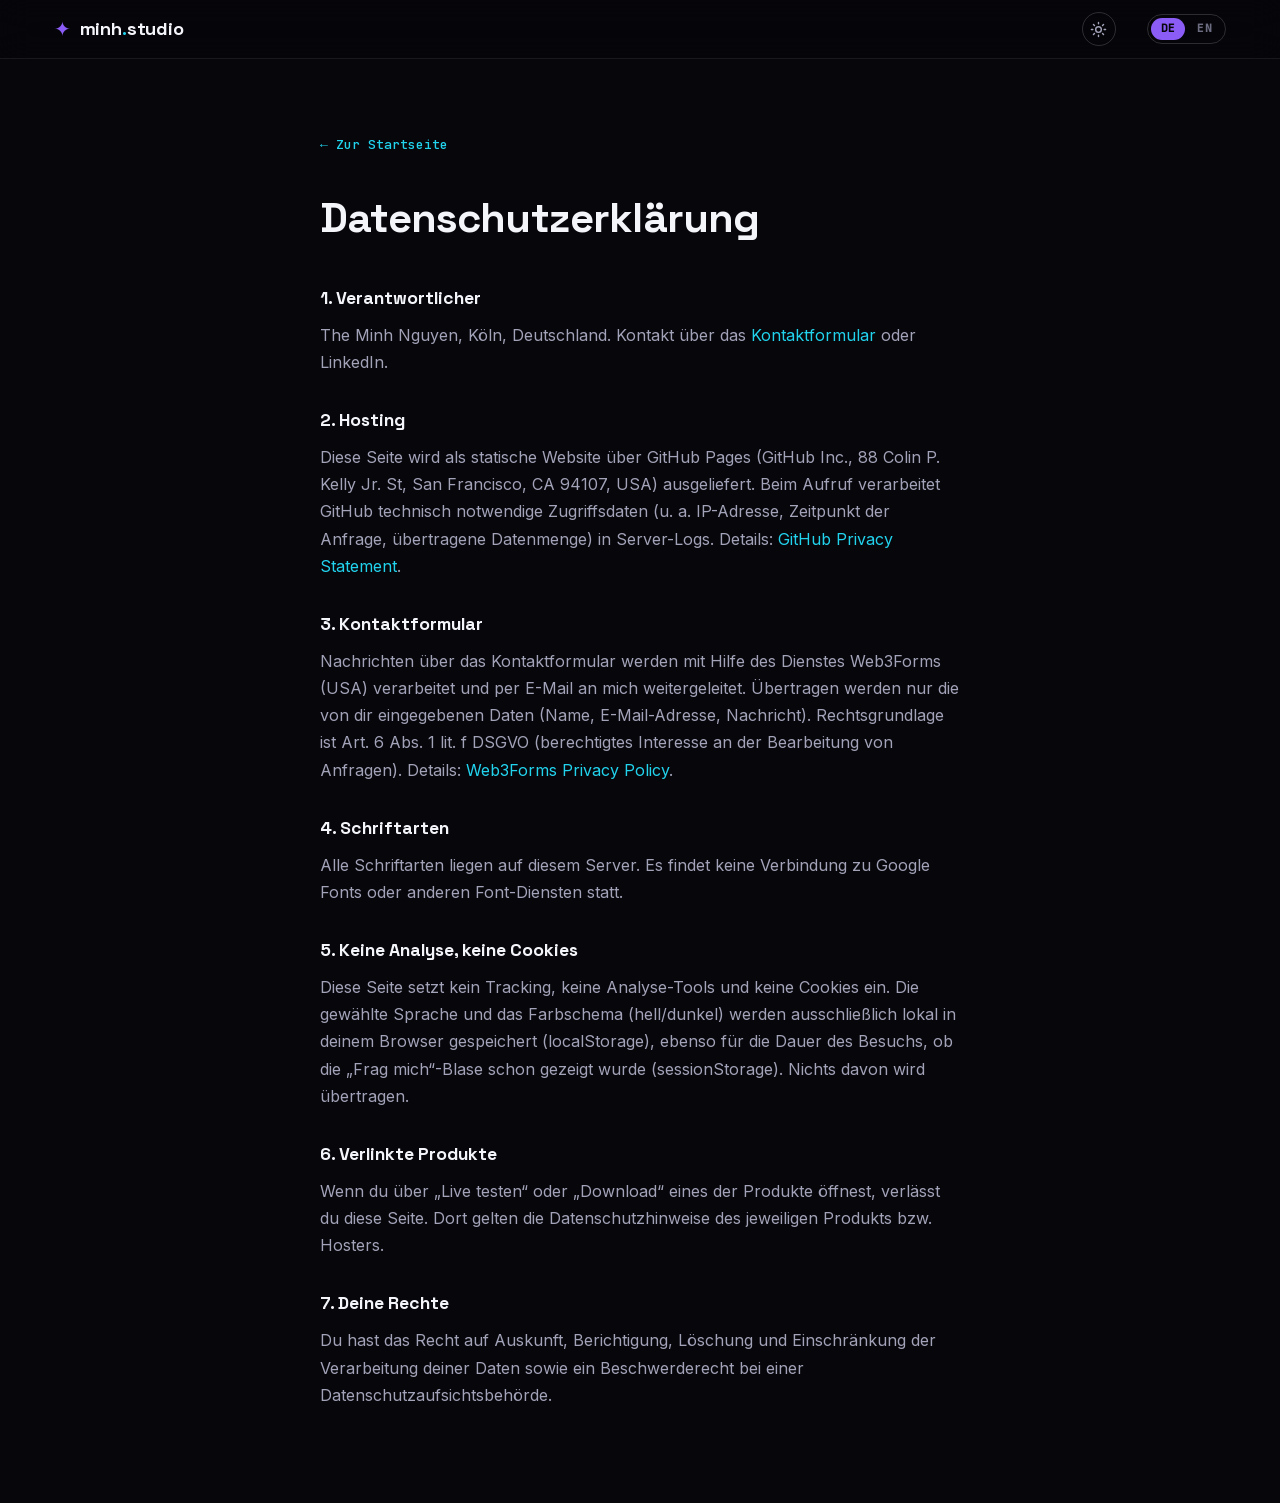
==== commit bf41dcf2: "Hell/Dunkel-Umschalter auf allen Seiten, Datenschutz ergänzt Co-authored-by: Copilot <223556219+Copi" ====
--- a/datenschutz/index.html
+++ b/datenschutz/index.html
@@ -7,6 +7,7 @@
   <meta name="robots" content="noindex" />
   <meta name="theme-color" content="#06060b" />
   <link rel="stylesheet" href="../assets/fonts/fonts.css" />
+  <script src="../js/theme.js"></script>
   <link rel="stylesheet" href="../css/styles.css" />
   <link rel="icon" href="data:image/svg+xml,<svg xmlns='http://www.w3.org/2000/svg' viewBox='0 0 100 100'><text y='.9em' font-size='90'>✦</text></svg>" />
 </head>
@@ -17,6 +18,7 @@
       <span>minh<span class="nav-dot">.</span>studio</span>
     </a>
     <nav class="nav-links">
+      <button class="theme-toggle" type="button" data-theme-toggle aria-label="Hell/Dunkel umschalten / Toggle light/dark"></button>
       <button class="lang-toggle" id="lang-toggle" type="button" aria-label="Sprache wechseln / Switch language">
         <span class="lang-opt active" data-lang="de">DE</span>
         <span class="lang-opt" data-lang="en">EN</span>
@@ -54,8 +56,10 @@
 
       <h2>5. Keine Analyse, keine Cookies</h2>
       <p>
-        Diese Seite setzt kein Tracking, keine Analyse-Tools und keine Cookies ein. Die gewählte Sprache
-        wird ausschließlich lokal in deinem Browser gespeichert (localStorage) und nicht übertragen.
+        Diese Seite setzt kein Tracking, keine Analyse-Tools und keine Cookies ein. Die gewählte Sprache und
+        das Farbschema (hell/dunkel) werden ausschließlich lokal in deinem Browser gespeichert (localStorage),
+        ebenso für die Dauer des Besuchs, ob die „Frag mich“-Blase schon gezeigt wurde (sessionStorage).
+        Nichts davon wird übertragen.
       </p>
 
       <h2>6. Verlinkte Produkte</h2>
@@ -98,8 +102,10 @@
 
       <h2>5. No analytics, no cookies</h2>
       <p>
-        This site uses no tracking, no analytics tools and no cookies. Your chosen language is stored
-        locally in your browser only (localStorage) and never transmitted.
+        This site uses no tracking, no analytics tools and no cookies. Your chosen language and colour
+        scheme (light/dark) are stored locally in your browser only (localStorage), as is – for the duration
+        of your visit – whether the “ask me” bubble has already been shown (sessionStorage). None of this is
+        transmitted.
       </p>
 
       <h2>6. Linked products</h2>
--- a/css/styles.css
+++ b/css/styles.css
@@ -552,6 +552,8 @@
 /* Auf Anfrage: gedämpfter, statischer Punkt (nicht live) */
 .status-soon { color: var(--text-dim); }
 .status-soon .dot { background: var(--text-faint); }
+.status-paused { color: #fbbf24; }
+.status-paused .dot { background: #f59e0b; box-shadow: 0 0 6px rgba(245, 158, 11, 0.6); }
 
 @keyframes pulse-live { 50% { opacity: 0.5; } }
 
@@ -1127,3 +1129,278 @@
 .legal a:hover { text-decoration: underline; }
 .legal-back { font-family: var(--font-mono); font-size: 0.82rem; }
 .legal-note { font-size: 0.88rem; color: var(--text-faint); margin-top: 28px; }
+
+/* ---------- Unterseite: Warum ich selbst baue ---------- */
+.why { max-width: 760px; position: relative; z-index: 2; }
+.why article > .section-kicker { display: block; margin-top: 30px; }
+.why-hero {
+  font-size: clamp(1.8rem, 4.4vw, 2.9rem) !important;
+  line-height: 1.15;
+  margin: 16px 0 44px !important;
+}
+.why section { padding: 26px 0; border-top: 1px solid var(--border); }
+.why h2 { display: flex; align-items: baseline; gap: 14px; font-size: clamp(1.2rem, 2.4vw, 1.5rem); margin: 0 0 12px; }
+.why-num { font-family: var(--font-mono); font-size: 0.8rem; color: var(--accent-2); font-weight: 500; }
+.why p { font-size: 1.06rem; }
+.why-quote {
+  margin: 22px 0;
+  padding: 18px 24px;
+  border-left: 3px solid var(--accent);
+  border-radius: 0 var(--radius-sm) var(--radius-sm) 0;
+  background: var(--surface);
+  font-family: var(--font-display);
+  font-size: clamp(1.25rem, 2.6vw, 1.6rem);
+  line-height: 1.35;
+  color: var(--text);
+}
+.why-closing {
+  margin-top: 30px;
+  padding-top: 30px;
+  border-top: 1px solid var(--border);
+  font-size: 1.15rem !important;
+  color: var(--text);
+}
+.why-actions { display: flex; gap: 14px; flex-wrap: wrap; margin-top: 30px; }
+.why-actions .btn-primary { color: #fff; }
+.why-actions .btn-ghost { color: var(--text); }
+.why-actions a:hover { text-decoration: none; }
+.story-more { display: inline-block; margin-top: 8px; color: var(--accent-2); font-weight: 600; transition: transform 0.25s var(--ease); }
+.story-more:hover { transform: translateX(4px); }
+
+/* ---------- Startseite: Lieblingsprojekte ---------- */
+.favs { padding: clamp(60px, 9vw, 110px) clamp(18px, 5vw, 40px) 0; max-width: var(--maxw); margin: 0 auto; }
+.fav-grid { display: grid; grid-template-columns: repeat(4, 1fr); gap: 18px; }
+@media (max-width: 1000px) { .fav-grid { grid-template-columns: repeat(2, 1fr); } }
+@media (max-width: 560px) { .fav-grid { grid-template-columns: 1fr; } }
+.fav {
+  display: flex; flex-direction: column;
+  border: 1px solid var(--border);
+  border-radius: var(--radius);
+  background: var(--surface);
+  overflow: hidden;
+  transition: transform 0.35s var(--ease), border-color 0.3s ease, box-shadow 0.35s ease;
+}
+.fav:hover, .fav:focus-visible {
+  transform: translateY(-5px);
+  border-color: color-mix(in srgb, var(--card-accent) 55%, transparent);
+  box-shadow: 0 22px 50px -24px var(--card-glow);
+}
+.fav-stage {
+  position: relative;
+  aspect-ratio: 4 / 3;
+  display: flex; align-items: center; justify-content: center;
+  overflow: hidden;
+  background:
+    radial-gradient(120% 120% at 50% 0%, color-mix(in srgb, var(--card-accent) 30%, transparent), transparent 62%),
+    var(--bg-soft);
+  border-bottom: 1px solid var(--border);
+}
+.fav-stage .mock { width: 300px; max-width: none; transform: scale(0.72); transition: transform 0.5s var(--ease); }
+.fav:hover .fav-stage .mock { transform: scale(0.78) rotate(-1.5deg); }
+.fav-body { display: flex; flex-direction: column; gap: 6px; padding: 18px 18px 20px; }
+.fav-name { font-family: var(--font-display); font-weight: 700; font-size: 1.15rem; }
+.fav-tagline { color: var(--text-dim); font-size: 0.92rem; flex: 1; }
+.fav-go { margin-top: 8px; font-size: 0.88rem; font-weight: 600; color: color-mix(in srgb, var(--card-accent) 55%, #fff); }
+@media (max-width: 560px) {
+  .fav-stage { aspect-ratio: 16 / 9; }
+  .fav-stage .mock { transform: scale(0.62); }
+  .fav:hover .fav-stage .mock { transform: scale(0.66); }
+}
+
+/* ---------- Produkt-Detailseite ---------- */
+.product-detail { position: relative; z-index: 2; max-width: var(--maxw); margin: 0 auto; padding: 110px clamp(18px, 5vw, 40px) 40px; }
+.pd-grid { display: grid; grid-template-columns: 1.25fr 1fr; gap: clamp(24px, 4vw, 52px); align-items: start; }
+@media (max-width: 900px) { .pd-grid { grid-template-columns: 1fr; } }
+.pd-visual { position: sticky; top: 90px; min-height: clamp(340px, 62vh, 600px); }
+@media (max-width: 900px) { .pd-visual { position: relative; top: 0; min-height: 360px; } }
+.pd-info { display: flex; flex-direction: column; gap: 16px; }
+.pd-back { display: inline-block; margin-bottom: 18px; color: var(--accent-2); font-family: var(--font-mono); font-size: 0.82rem; }
+.pd-head { display: flex; gap: 14px; align-items: center; }
+.pd-head .demo-tagline { margin-top: 4px; }
+.pd-chips { display: flex; flex-wrap: wrap; gap: 7px; align-items: center; }
+.pd-status { position: static; }
+.pd-tabs { display: flex; gap: 4px; padding: 4px; border: 1px solid var(--border); border-radius: 999px; background: var(--surface); align-self: flex-start; max-width: 100%; overflow-x: auto; }
+.pd-tabs button {
+  padding: 8px 16px; border-radius: 999px; border: 0; background: transparent;
+  color: var(--text-dim); font: inherit; font-size: 0.9rem; font-weight: 600; cursor: pointer; white-space: nowrap;
+  transition: background 0.25s ease, color 0.25s ease;
+}
+.pd-tabs button:hover { color: var(--text); }
+.pd-tabs button[aria-selected="true"] { background: var(--card-accent); color: #fff; }
+.pd-panel { min-height: 170px; color: var(--text-dim); font-size: 1.02rem; line-height: 1.7; animation: galfade 0.35s var(--ease); }
+.pd-panel p + p { margin-top: 12px; }
+.pd-tech { display: grid; gap: 14px; }
+.pd-tech dt { color: var(--text); font-weight: 600; font-size: 0.95rem; }
+.pd-tech dd { margin: 2px 0 0; font-size: 0.95rem; }
+.pd-actions { display: flex; gap: 12px; flex-wrap: wrap; }
+.pd-actions .btn-primary { background: linear-gradient(120deg, var(--card-accent), var(--card-accent-2)); box-shadow: 0 10px 30px -10px var(--card-accent); }
+.pd-more { margin-top: clamp(50px, 8vw, 90px); padding-top: 30px; border-top: 1px solid var(--border); }
+.pd-more h2 { font-family: var(--font-display); font-size: 1.3rem; margin-bottom: 16px; }
+.pd-more-grid { display: grid; grid-template-columns: repeat(3, 1fr); gap: 14px; }
+@media (max-width: 760px) { .pd-more-grid { grid-template-columns: 1fr; } }
+.pd-more-item {
+  display: flex; gap: 12px; align-items: center;
+  padding: 14px 16px; border: 1px solid var(--border); border-radius: var(--radius-sm); background: var(--surface);
+  transition: border-color 0.25s ease, transform 0.25s var(--ease);
+}
+.pd-more-item:hover { border-color: var(--card-accent); transform: translateY(-2px); }
+.pd-more-emoji { font-size: 1.5rem; }
+.pd-more-item b { display: block; font-family: var(--font-display); }
+.pd-more-item small { display: block; color: var(--text-faint); font-size: 0.82rem; }
+
+/* ---------- Unterseite: Über mich ---------- */
+.about-head { display: flex; gap: 22px; align-items: center; margin-top: 26px; }
+.about-head .section-kicker { display: block; }
+.about-head .why-hero { margin: 10px 0 0 !important; }
+.about-avatar { width: 112px; height: 112px; border-radius: 50%; object-fit: cover; flex-shrink: 0; border: 2px solid var(--border-strong); box-shadow: 0 0 0 6px rgba(139, 92, 246, 0.12); }
+@media (max-width: 600px) { .about-head { flex-direction: column; align-items: flex-start; } .about-avatar { width: 88px; height: 88px; } }
+.about-lead { margin: 28px 0 8px; font-size: 1.12rem !important; color: var(--text); }
+.about-numbers { list-style: none; display: grid; grid-template-columns: repeat(3, 1fr); gap: 14px; margin: 30px 0; }
+@media (max-width: 600px) { .about-numbers { grid-template-columns: 1fr; } }
+.about-numbers li { padding: 18px; border: 1px solid var(--border); border-radius: var(--radius-sm); background: var(--surface); }
+.about-numbers b { display: block; font-family: var(--font-display); font-size: 2.2rem; line-height: 1; color: var(--text); }
+.about-numbers span { display: block; margin-top: 6px; font-size: 0.88rem; color: var(--text-faint); }
+.about-stations { list-style: none; display: grid; gap: 22px; }
+.about-stations li { display: grid; grid-template-columns: 110px 1fr; gap: 18px; }
+@media (max-width: 600px) { .about-stations li { grid-template-columns: 1fr; gap: 4px; } }
+.about-when { font-family: var(--font-mono); font-size: 0.8rem; color: var(--accent-2); padding-top: 3px; }
+.about-stations b { color: var(--text); }
+.about-stations small { display: block; color: var(--text-faint); font-size: 0.88rem; }
+.about-stations p { margin: 6px 0 0 !important; font-size: 0.98rem !important; }
+.about-strengths { display: grid; grid-template-columns: 1fr 1fr; gap: 14px; }
+@media (max-width: 600px) { .about-strengths { grid-template-columns: 1fr; } }
+.about-strengths > div { padding: 16px 18px; border: 1px solid var(--border); border-radius: var(--radius-sm); background: var(--surface); }
+.about-strengths b { color: var(--text); }
+.about-strengths p { margin: 6px 0 0 !important; font-size: 0.95rem !important; }
+.about-cols { display: grid; grid-template-columns: 1fr 1fr; gap: 30px; }
+@media (max-width: 700px) { .about-cols { grid-template-columns: 1fr; } }
+.about-list { list-style: none; display: grid; gap: 8px; }
+.about-chips { list-style: none; display: flex; flex-wrap: wrap; gap: 7px; }
+.about-chips li { padding: 5px 11px; border: 1px solid var(--border); border-radius: 999px; font-size: 0.82rem; background: var(--surface); }
+.about-cta { margin-top: 30px; padding-top: 30px; border-top: 1px solid var(--border); }
+.about-cta p { color: var(--text); }
+
+/* ---------- "Frag mich"-Blase im Footer ---------- */
+.ask {
+  display: inline-flex; align-items: center; gap: 10px;
+  margin-left: auto;
+  opacity: 0; transform: translateY(6px);
+  transition: opacity 0.4s ease, transform 0.4s var(--ease);
+}
+.ask.ready { opacity: 1; transform: none; }
+.ask-avatar {
+  width: 44px; height: 44px; border-radius: 50%; object-fit: cover; flex-shrink: 0;
+  border: 2px solid var(--border-strong);
+  transition: transform 0.3s var(--ease), border-color 0.3s ease;
+}
+.ask:hover .ask-avatar, .ask.open .ask-avatar { transform: scale(1.06); border-color: var(--accent); }
+.ask-bubble {
+  position: relative;
+  display: inline-flex; align-items: center;
+  max-width: 0; overflow: hidden; white-space: nowrap;
+  padding: 0; border-radius: 16px 16px 4px 16px;
+  background: linear-gradient(120deg, var(--accent), #6d28d9);
+  color: #fff; font-size: 0.9rem; font-weight: 500;
+  transition: max-width 0.5s var(--ease), padding 0.5s var(--ease);
+}
+.ask.open .ask-bubble { max-width: 340px; padding: 10px 14px; }
+.ask-dots { display: none; gap: 4px; padding: 3px 2px; }
+.ask-dots i { width: 6px; height: 6px; border-radius: 50%; background: #fff; opacity: 0.5; animation: askDot 1s infinite; }
+.ask-dots i:nth-child(2) { animation-delay: 0.15s; }
+.ask-dots i:nth-child(3) { animation-delay: 0.3s; }
+.ask.typing .ask-dots { display: inline-flex; }
+.ask.typing .ask-text { display: none; }
+@keyframes askDot { 0%, 100% { opacity: 0.35; transform: none; } 50% { opacity: 1; transform: translateY(-2px); } }
+@media (max-width: 600px) {
+  .ask { margin-left: 0; }
+  .ask.open .ask-bubble { max-width: calc(100vw - 110px); white-space: normal; }
+}
+
+/* ============================================================
+   Hell/Dunkel-Umschalter + helles Farbschema
+   ============================================================ */
+.theme-toggle {
+  display: grid; place-items: center;
+  width: 34px; height: 34px; border-radius: 50%;
+  border: 1px solid var(--border-strong); background: transparent;
+  color: var(--text-dim); cursor: pointer;
+  transition: color 0.25s ease, border-color 0.25s ease, transform 0.35s var(--ease);
+}
+.theme-toggle:hover { color: var(--text); border-color: var(--accent); transform: rotate(-15deg); }
+.theme-toggle .tt-sun, .theme-toggle .tt-moon { display: grid; place-items: center; }
+.theme-toggle .tt-moon { display: none; }
+html[data-theme="light"] .theme-toggle .tt-sun { display: none; }
+html[data-theme="light"] .theme-toggle .tt-moon { display: grid; }
+
+html[data-theme="light"] {
+  --bg: #f5f4fa;
+  --bg-soft: #ebe9f4;
+  --surface: rgba(24, 20, 48, 0.035);
+  --surface-2: rgba(24, 20, 48, 0.06);
+  --border: rgba(24, 20, 48, 0.1);
+  --border-strong: rgba(24, 20, 48, 0.2);
+  --text: #15131f;
+  --text-dim: #4a4860;
+  --text-faint: #6f6d84;
+  --accent: #7c3aed;
+  --accent-2: #0e7490;
+  color-scheme: light;
+}
+
+/* Mockups & Rahmen zeigen App-Bildschirme – die bleiben dunkel */
+html[data-theme="light"] .mock,
+html[data-theme="light"] .frame-desktop {
+  --surface: rgba(255, 255, 255, 0.03);
+  --surface-2: rgba(255, 255, 255, 0.05);
+  --border: rgba(255, 255, 255, 0.08);
+  --border-strong: rgba(255, 255, 255, 0.16);
+  --text: #f4f4fb;
+  --text-dim: #a2a2b8;
+  --text-faint: #6b6b82;
+  --accent-2: #22d3ee;
+  color: var(--text);
+}
+
+html[data-theme="light"] .blob { opacity: 0.22; }
+html[data-theme="light"] .blob-3 { opacity: 0.14; }
+html[data-theme="light"] .grid-overlay {
+  background-image:
+    linear-gradient(rgba(24, 20, 48, 0.05) 1px, transparent 1px),
+    linear-gradient(90deg, rgba(24, 20, 48, 0.05) 1px, transparent 1px);
+}
+html[data-theme="light"] .cursor-glow { background: radial-gradient(circle, rgba(124, 58, 237, 0.08), transparent 62%); }
+html[data-theme="light"] .nav.scrolled { background: rgba(245, 244, 250, 0.8); }
+html[data-theme="light"] .stat-num { background: linear-gradient(120deg, var(--text), var(--text-dim)); -webkit-background-clip: text; background-clip: text; }
+html[data-theme="light"] .ticker { background: rgba(24, 20, 48, 0.02); }
+html[data-theme="light"] .card { background: linear-gradient(180deg, #fff, rgba(255, 255, 255, 0.55)); }
+html[data-theme="light"] .fav,
+html[data-theme="light"] .about-numbers li,
+html[data-theme="light"] .about-strengths > div,
+html[data-theme="light"] .pd-more-item { background: rgba(255, 255, 255, 0.7); }
+html[data-theme="light"] .card-status,
+html[data-theme="light"] .demo-badge { background: rgba(255, 255, 255, 0.85); }
+html[data-theme="light"] .pd-status { background: transparent; }
+html[data-theme="light"] .status-live { color: #15803d; }
+html[data-theme="light"] .status-download { color: #0369a1; }
+html[data-theme="light"] .status-paused { color: #b45309; }
+html[data-theme="light"] .demo-badge { color: #15803d; }
+html[data-theme="light"] .cf-input { background: rgba(255, 255, 255, 0.75); }
+html[data-theme="light"] .cf-input:focus { background: #fff; }
+html[data-theme="light"] .lightbox { background: rgba(235, 233, 244, 0.9); }
+html[data-theme="light"] .lightbox-open:hover,
+html[data-theme="light"] .lightbox-close { color: var(--text); }
+html[data-theme="light"] .lightbox-stage {
+  background:
+    radial-gradient(120% 90% at 15% 0%, color-mix(in srgb, var(--card-accent, #8b5cf6) 16%, transparent), transparent 55%),
+    var(--bg);
+}
+html[data-theme="light"] .fav-go { color: color-mix(in srgb, var(--card-accent) 70%, #000); }
+html[data-theme="light"] .hero-avatar { box-shadow: 0 0 0 6px rgba(124, 58, 237, 0.1), 0 18px 50px -18px rgba(124, 58, 237, 0.5); }
+html[data-theme="light"] .why-quote { background: rgba(255, 255, 255, 0.7); }
+/* Menüleisten-Mockup hat keinen eigenen Fensterrahmen – im hellen Modus ein dunkles Panel geben */
+html[data-theme="light"] .m-menubar {
+  padding: 14px;
+  border-radius: 14px;
+  background: #0b0b14;
+  box-shadow: 0 24px 50px -20px rgba(0, 0, 0, 0.5);
+}
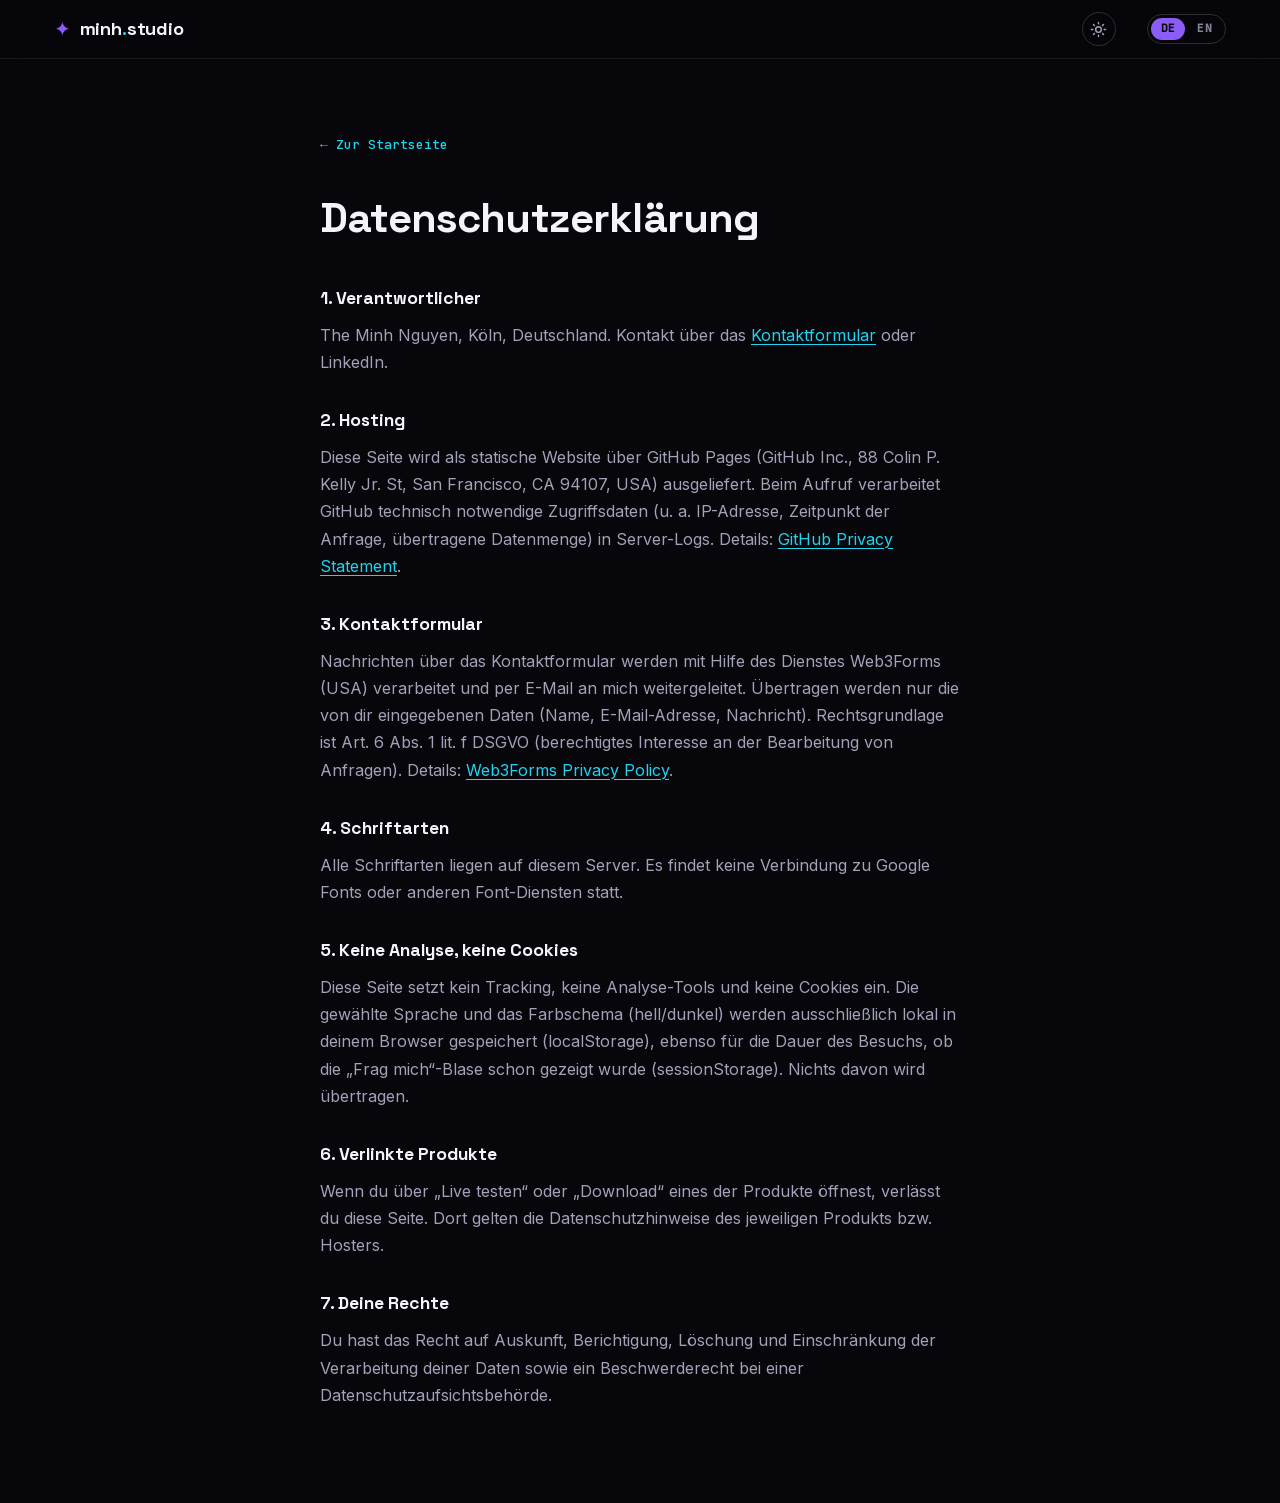
==== commit 56d00cf4: "Technik-Check: Barrierefreiheit 100, SEO-Grundlagen, Fonts inline - Kontraste (text-faint, aktive Ta" ====
--- a/datenschutz/index.html
+++ b/datenschutz/index.html
@@ -6,7 +6,6 @@
   <title>Datenschutz · The Minh Nguyen</title>
   <meta name="robots" content="noindex" />
   <meta name="theme-color" content="#06060b" />
-  <link rel="stylesheet" href="../assets/fonts/fonts.css" />
   <script src="../js/theme.js"></script>
   <link rel="stylesheet" href="../css/styles.css" />
   <link rel="icon" href="data:image/svg+xml,<svg xmlns='http://www.w3.org/2000/svg' viewBox='0 0 100 100'><text y='.9em' font-size='90'>✦</text></svg>" />
@@ -19,7 +18,7 @@
     </a>
     <nav class="nav-links">
       <button class="theme-toggle" type="button" data-theme-toggle aria-label="Hell/Dunkel umschalten / Toggle light/dark"></button>
-      <button class="lang-toggle" id="lang-toggle" type="button" aria-label="Sprache wechseln / Switch language">
+      <button class="lang-toggle" id="lang-toggle" type="button" aria-label="DE EN – Sprache wechseln / switch language">
         <span class="lang-opt active" data-lang="de">DE</span>
         <span class="lang-opt" data-lang="en">EN</span>
       </button>
--- a/css/styles.css
+++ b/css/styles.css
@@ -2,6 +2,153 @@
    minh.studio — Produkt-Showcase
    Design: dark, futuristisch, Glow & Gradient-Mesh
    ============================================================ */
+
+/* ---- Fonts (inline, selbst gehostet) ---- */
+/* Selbst gehostete Google Fonts (SIL Open Font License) – kein Abruf von Google-Servern. Nur latin + latin-ext. */
+/* latin-ext */
+@font-face {
+  font-family: 'Inter';
+  font-style: normal;
+  font-weight: 400;
+  font-display: swap;
+  src: url(../assets/fonts/inter-latin-ext.woff2) format('woff2');
+  unicode-range: U+0100-02BA, U+02BD-02C5, U+02C7-02CC, U+02CE-02D7, U+02DD-02FF, U+0304, U+0308, U+0329, U+1D00-1DBF, U+1E00-1E9F, U+1EF2-1EFF, U+2020, U+20A0-20AB, U+20AD-20C4, U+2113, U+2C60-2C7F, U+A720-A7FF;
+}
+/* latin */
+@font-face {
+  font-family: 'Inter';
+  font-style: normal;
+  font-weight: 400;
+  font-display: swap;
+  src: url(../assets/fonts/inter-latin.woff2) format('woff2');
+  unicode-range: U+0000-00FF, U+0131, U+0152-0153, U+02BB-02BC, U+02C6, U+02DA, U+02DC, U+0304, U+0308, U+0329, U+2000-206F, U+20AC, U+2122, U+2191, U+2193, U+2212, U+2215, U+FEFF, U+FFFD;
+}
+/* latin-ext */
+@font-face {
+  font-family: 'Inter';
+  font-style: normal;
+  font-weight: 500;
+  font-display: swap;
+  src: url(../assets/fonts/inter-latin-ext.woff2) format('woff2');
+  unicode-range: U+0100-02BA, U+02BD-02C5, U+02C7-02CC, U+02CE-02D7, U+02DD-02FF, U+0304, U+0308, U+0329, U+1D00-1DBF, U+1E00-1E9F, U+1EF2-1EFF, U+2020, U+20A0-20AB, U+20AD-20C4, U+2113, U+2C60-2C7F, U+A720-A7FF;
+}
+/* latin */
+@font-face {
+  font-family: 'Inter';
+  font-style: normal;
+  font-weight: 500;
+  font-display: swap;
+  src: url(../assets/fonts/inter-latin.woff2) format('woff2');
+  unicode-range: U+0000-00FF, U+0131, U+0152-0153, U+02BB-02BC, U+02C6, U+02DA, U+02DC, U+0304, U+0308, U+0329, U+2000-206F, U+20AC, U+2122, U+2191, U+2193, U+2212, U+2215, U+FEFF, U+FFFD;
+}
+/* latin-ext */
+@font-face {
+  font-family: 'Inter';
+  font-style: normal;
+  font-weight: 600;
+  font-display: swap;
+  src: url(../assets/fonts/inter-latin-ext.woff2) format('woff2');
+  unicode-range: U+0100-02BA, U+02BD-02C5, U+02C7-02CC, U+02CE-02D7, U+02DD-02FF, U+0304, U+0308, U+0329, U+1D00-1DBF, U+1E00-1E9F, U+1EF2-1EFF, U+2020, U+20A0-20AB, U+20AD-20C4, U+2113, U+2C60-2C7F, U+A720-A7FF;
+}
+/* latin */
+@font-face {
+  font-family: 'Inter';
+  font-style: normal;
+  font-weight: 600;
+  font-display: swap;
+  src: url(../assets/fonts/inter-latin.woff2) format('woff2');
+  unicode-range: U+0000-00FF, U+0131, U+0152-0153, U+02BB-02BC, U+02C6, U+02DA, U+02DC, U+0304, U+0308, U+0329, U+2000-206F, U+20AC, U+2122, U+2191, U+2193, U+2212, U+2215, U+FEFF, U+FFFD;
+}
+/* latin-ext */
+@font-face {
+  font-family: 'JetBrains Mono';
+  font-style: normal;
+  font-weight: 500;
+  font-display: swap;
+  src: url(../assets/fonts/jetbrains-mono-latin-ext.woff2) format('woff2');
+  unicode-range: U+0100-02BA, U+02BD-02C5, U+02C7-02CC, U+02CE-02D7, U+02DD-02FF, U+0304, U+0308, U+0329, U+1D00-1DBF, U+1E00-1E9F, U+1EF2-1EFF, U+2020, U+20A0-20AB, U+20AD-20C4, U+2113, U+2C60-2C7F, U+A720-A7FF;
+}
+/* latin */
+@font-face {
+  font-family: 'JetBrains Mono';
+  font-style: normal;
+  font-weight: 500;
+  font-display: swap;
+  src: url(../assets/fonts/jetbrains-mono-latin.woff2) format('woff2');
+  unicode-range: U+0000-00FF, U+0131, U+0152-0153, U+02BB-02BC, U+02C6, U+02DA, U+02DC, U+0304, U+0308, U+0329, U+2000-206F, U+20AC, U+2122, U+2191, U+2193, U+2212, U+2215, U+FEFF, U+FFFD;
+}
+/* latin-ext */
+@font-face {
+  font-family: 'Space Grotesk';
+  font-style: normal;
+  font-weight: 400;
+  font-display: swap;
+  src: url(../assets/fonts/space-grotesk-latin-ext.woff2) format('woff2');
+  unicode-range: U+0100-02BA, U+02BD-02C5, U+02C7-02CC, U+02CE-02D7, U+02DD-02FF, U+0304, U+0308, U+0329, U+1D00-1DBF, U+1E00-1E9F, U+1EF2-1EFF, U+2020, U+20A0-20AB, U+20AD-20C4, U+2113, U+2C60-2C7F, U+A720-A7FF;
+}
+/* latin */
+@font-face {
+  font-family: 'Space Grotesk';
+  font-style: normal;
+  font-weight: 400;
+  font-display: swap;
+  src: url(../assets/fonts/space-grotesk-latin.woff2) format('woff2');
+  unicode-range: U+0000-00FF, U+0131, U+0152-0153, U+02BB-02BC, U+02C6, U+02DA, U+02DC, U+0304, U+0308, U+0329, U+2000-206F, U+20AC, U+2122, U+2191, U+2193, U+2212, U+2215, U+FEFF, U+FFFD;
+}
+/* latin-ext */
+@font-face {
+  font-family: 'Space Grotesk';
+  font-style: normal;
+  font-weight: 500;
+  font-display: swap;
+  src: url(../assets/fonts/space-grotesk-latin-ext.woff2) format('woff2');
+  unicode-range: U+0100-02BA, U+02BD-02C5, U+02C7-02CC, U+02CE-02D7, U+02DD-02FF, U+0304, U+0308, U+0329, U+1D00-1DBF, U+1E00-1E9F, U+1EF2-1EFF, U+2020, U+20A0-20AB, U+20AD-20C4, U+2113, U+2C60-2C7F, U+A720-A7FF;
+}
+/* latin */
+@font-face {
+  font-family: 'Space Grotesk';
+  font-style: normal;
+  font-weight: 500;
+  font-display: swap;
+  src: url(../assets/fonts/space-grotesk-latin.woff2) format('woff2');
+  unicode-range: U+0000-00FF, U+0131, U+0152-0153, U+02BB-02BC, U+02C6, U+02DA, U+02DC, U+0304, U+0308, U+0329, U+2000-206F, U+20AC, U+2122, U+2191, U+2193, U+2212, U+2215, U+FEFF, U+FFFD;
+}
+/* latin-ext */
+@font-face {
+  font-family: 'Space Grotesk';
+  font-style: normal;
+  font-weight: 600;
+  font-display: swap;
+  src: url(../assets/fonts/space-grotesk-latin-ext.woff2) format('woff2');
+  unicode-range: U+0100-02BA, U+02BD-02C5, U+02C7-02CC, U+02CE-02D7, U+02DD-02FF, U+0304, U+0308, U+0329, U+1D00-1DBF, U+1E00-1E9F, U+1EF2-1EFF, U+2020, U+20A0-20AB, U+20AD-20C4, U+2113, U+2C60-2C7F, U+A720-A7FF;
+}
+/* latin */
+@font-face {
+  font-family: 'Space Grotesk';
+  font-style: normal;
+  font-weight: 600;
+  font-display: swap;
+  src: url(../assets/fonts/space-grotesk-latin.woff2) format('woff2');
+  unicode-range: U+0000-00FF, U+0131, U+0152-0153, U+02BB-02BC, U+02C6, U+02DA, U+02DC, U+0304, U+0308, U+0329, U+2000-206F, U+20AC, U+2122, U+2191, U+2193, U+2212, U+2215, U+FEFF, U+FFFD;
+}
+/* latin-ext */
+@font-face {
+  font-family: 'Space Grotesk';
+  font-style: normal;
+  font-weight: 700;
+  font-display: swap;
+  src: url(../assets/fonts/space-grotesk-latin-ext.woff2) format('woff2');
+  unicode-range: U+0100-02BA, U+02BD-02C5, U+02C7-02CC, U+02CE-02D7, U+02DD-02FF, U+0304, U+0308, U+0329, U+1D00-1DBF, U+1E00-1E9F, U+1EF2-1EFF, U+2020, U+20A0-20AB, U+20AD-20C4, U+2113, U+2C60-2C7F, U+A720-A7FF;
+}
+/* latin */
+@font-face {
+  font-family: 'Space Grotesk';
+  font-style: normal;
+  font-weight: 700;
+  font-display: swap;
+  src: url(../assets/fonts/space-grotesk-latin.woff2) format('woff2');
+  unicode-range: U+0000-00FF, U+0131, U+0152-0153, U+02BB-02BC, U+02C6, U+02DA, U+02DC, U+0304, U+0308, U+0329, U+2000-206F, U+20AC, U+2122, U+2191, U+2193, U+2212, U+2215, U+FEFF, U+FFFD;
+}
 
 :root {
   --bg: #06060b;
@@ -12,7 +159,7 @@
   --border-strong: rgba(255, 255, 255, 0.16);
   --text: #f4f4fb;
   --text-dim: #a2a2b8;
-  --text-faint: #6b6b82;
+  --text-faint: #83839a;
   --accent: #8b5cf6;
   --accent-2: #22d3ee;
   --radius: 22px;
@@ -1125,7 +1272,8 @@
 .legal h1 { font-family: var(--font-display); font-size: clamp(1.9rem, 4vw, 2.6rem); color: var(--text); letter-spacing: -0.02em; margin: 26px 0 22px; }
 .legal h2 { font-family: var(--font-display); font-size: 1.1rem; color: var(--text); margin: 30px 0 8px; }
 .legal p { margin-bottom: 14px; }
-.legal a { color: var(--accent-2); }
+.legal p a, .legal dd a { color: var(--accent-2); text-decoration: underline; text-underline-offset: 3px; text-decoration-thickness: 1px; }
+.legal a:not(.btn) { color: var(--accent-2); }
 .legal a:hover { text-decoration: underline; }
 .legal-back { font-family: var(--font-mono); font-size: 0.82rem; }
 .legal-note { font-size: 0.88rem; color: var(--text-faint); margin-top: 28px; }
@@ -1226,7 +1374,7 @@
   transition: background 0.25s ease, color 0.25s ease;
 }
 .pd-tabs button:hover { color: var(--text); }
-.pd-tabs button[aria-selected="true"] { background: var(--card-accent); color: #fff; }
+.pd-tabs button[aria-selected="true"] { background: color-mix(in srgb, var(--card-accent) 72%, #000); color: #fff; }
 .pd-panel { min-height: 170px; color: var(--text-dim); font-size: 1.02rem; line-height: 1.7; animation: galfade 0.35s var(--ease); }
 .pd-panel p + p { margin-top: 12px; }
 .pd-tech { display: grid; gap: 14px; }
@@ -1341,7 +1489,7 @@
   --border-strong: rgba(24, 20, 48, 0.2);
   --text: #15131f;
   --text-dim: #4a4860;
-  --text-faint: #6f6d84;
+  --text-faint: #5f5d74;
   --accent: #7c3aed;
   --accent-2: #0e7490;
   color-scheme: light;
@@ -1404,3 +1552,66 @@
   background: #0b0b14;
   box-shadow: 0 24px 50px -20px rgba(0, 0, 0, 0.5);
 }
+
+/* ---------- Hero-Karussell (nur breite Bildschirme) ---------- */
+.hero-rig { display: none; }
+@media (min-width: 1280px) {
+  .hero {
+    display: grid;
+    grid-template-columns: minmax(0, 1fr) minmax(0, 0.95fr);
+    gap: 40px;
+    align-items: center;
+    max-width: calc(var(--maxw) + 80px);
+    margin: 0 auto;
+    text-align: left;
+  }
+  .hero { padding-top: 104px; padding-bottom: 56px; }
+  .hero-inner { max-width: 620px; }
+  .hero-me { margin-bottom: 12px; }
+  .hero-avatar { width: 84px; height: 84px; }
+  .hero-avatar-mark { width: 28px; height: 28px; border-radius: 9px; font-size: 0.85rem; }
+  .hero-name { margin-bottom: 8px; }
+  .hero-title { font-size: clamp(2.6rem, 4.6vw, 4.1rem); margin-bottom: 18px; }
+  .hero-sub { margin-bottom: 28px; }
+  .hero-stats { padding: 16px 26px; }
+  .hero-sub { margin-left: 0; }
+  .hero-actions { justify-content: flex-start; gap: 12px; margin-bottom: 44px; }
+  .hero-actions .btn { padding: 12px 20px; }
+  .hero-rig { display: block; position: relative; height: 480px; perspective: 1400px; }
+}
+.rig-item {
+  position: absolute; left: 50%; top: 46%;
+  width: 360px;
+  display: flex; flex-direction: column;
+  border-radius: var(--radius);
+  border: 1px solid var(--border);
+  background: var(--bg-soft);
+  overflow: hidden;
+  box-shadow: 0 30px 70px -30px var(--card-glow);
+  transition: transform 1s var(--ease), opacity 1s ease, filter 1s ease;
+  will-change: transform, opacity;
+}
+.rig-item[data-pos="0"] { transform: translate(-50%, -50%); z-index: 3; opacity: 1; }
+.rig-item[data-pos="1"] { transform: translate(-50%, -50%) translateX(48%) scale(0.76) rotateY(-24deg); z-index: 2; opacity: 0.6; filter: saturate(0.7); }
+.rig-item[data-pos="2"] { transform: translate(-50%, -50%) scale(0.58); z-index: 1; opacity: 0; }
+.rig-item[data-pos="3"] { transform: translate(-50%, -50%) translateX(-48%) scale(0.76) rotateY(24deg); z-index: 2; opacity: 0.6; filter: saturate(0.7); }
+.hero-rig:hover .rig-item[data-pos="0"] { transform: translate(-50%, -52%); }
+.rig-stage {
+  display: flex; align-items: center; justify-content: center;
+  aspect-ratio: 4 / 3;
+  background:
+    radial-gradient(120% 120% at 50% 0%, color-mix(in srgb, var(--card-accent) 32%, transparent), transparent 62%),
+    var(--bg-soft);
+  border-bottom: 1px solid var(--border);
+  overflow: hidden;
+}
+.rig-stage .mock { width: 300px; max-width: none; transform: scale(0.88); }
+.rig-caption { display: flex; flex-direction: column; gap: 2px; padding: 14px 18px 16px; }
+.rig-caption b { font-family: var(--font-display); font-size: 1.05rem; color: var(--text); }
+.rig-caption small { color: var(--text-dim); font-size: 0.86rem; }
+html[data-theme="light"] .rig-item { background: #fff; }
+@media (min-width: 1280px) and (max-width: 1400px) {
+  .rig-item { width: 320px; }
+  .rig-item[data-pos="1"] { transform: translate(-50%, -50%) translateX(40%) scale(0.72) rotateY(-24deg); }
+  .rig-item[data-pos="3"] { transform: translate(-50%, -50%) translateX(-40%) scale(0.72) rotateY(24deg); }
+}
